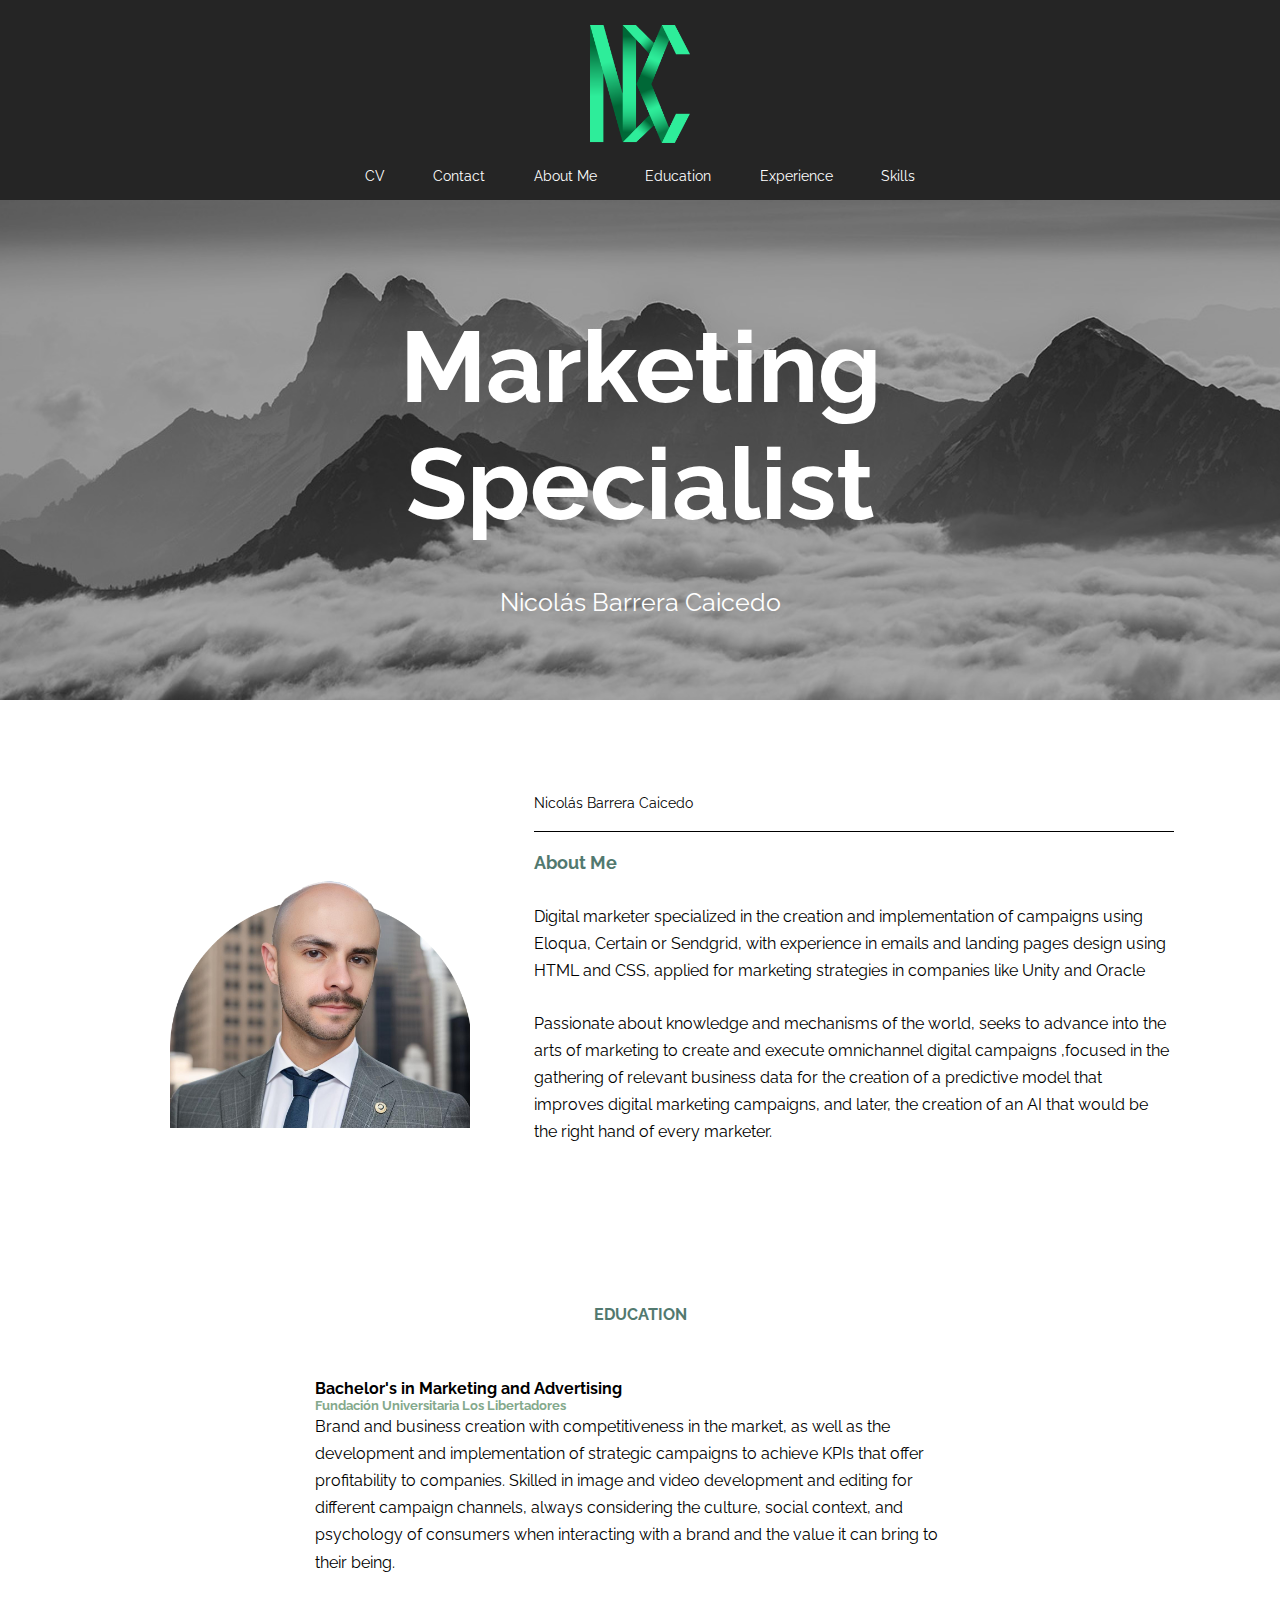
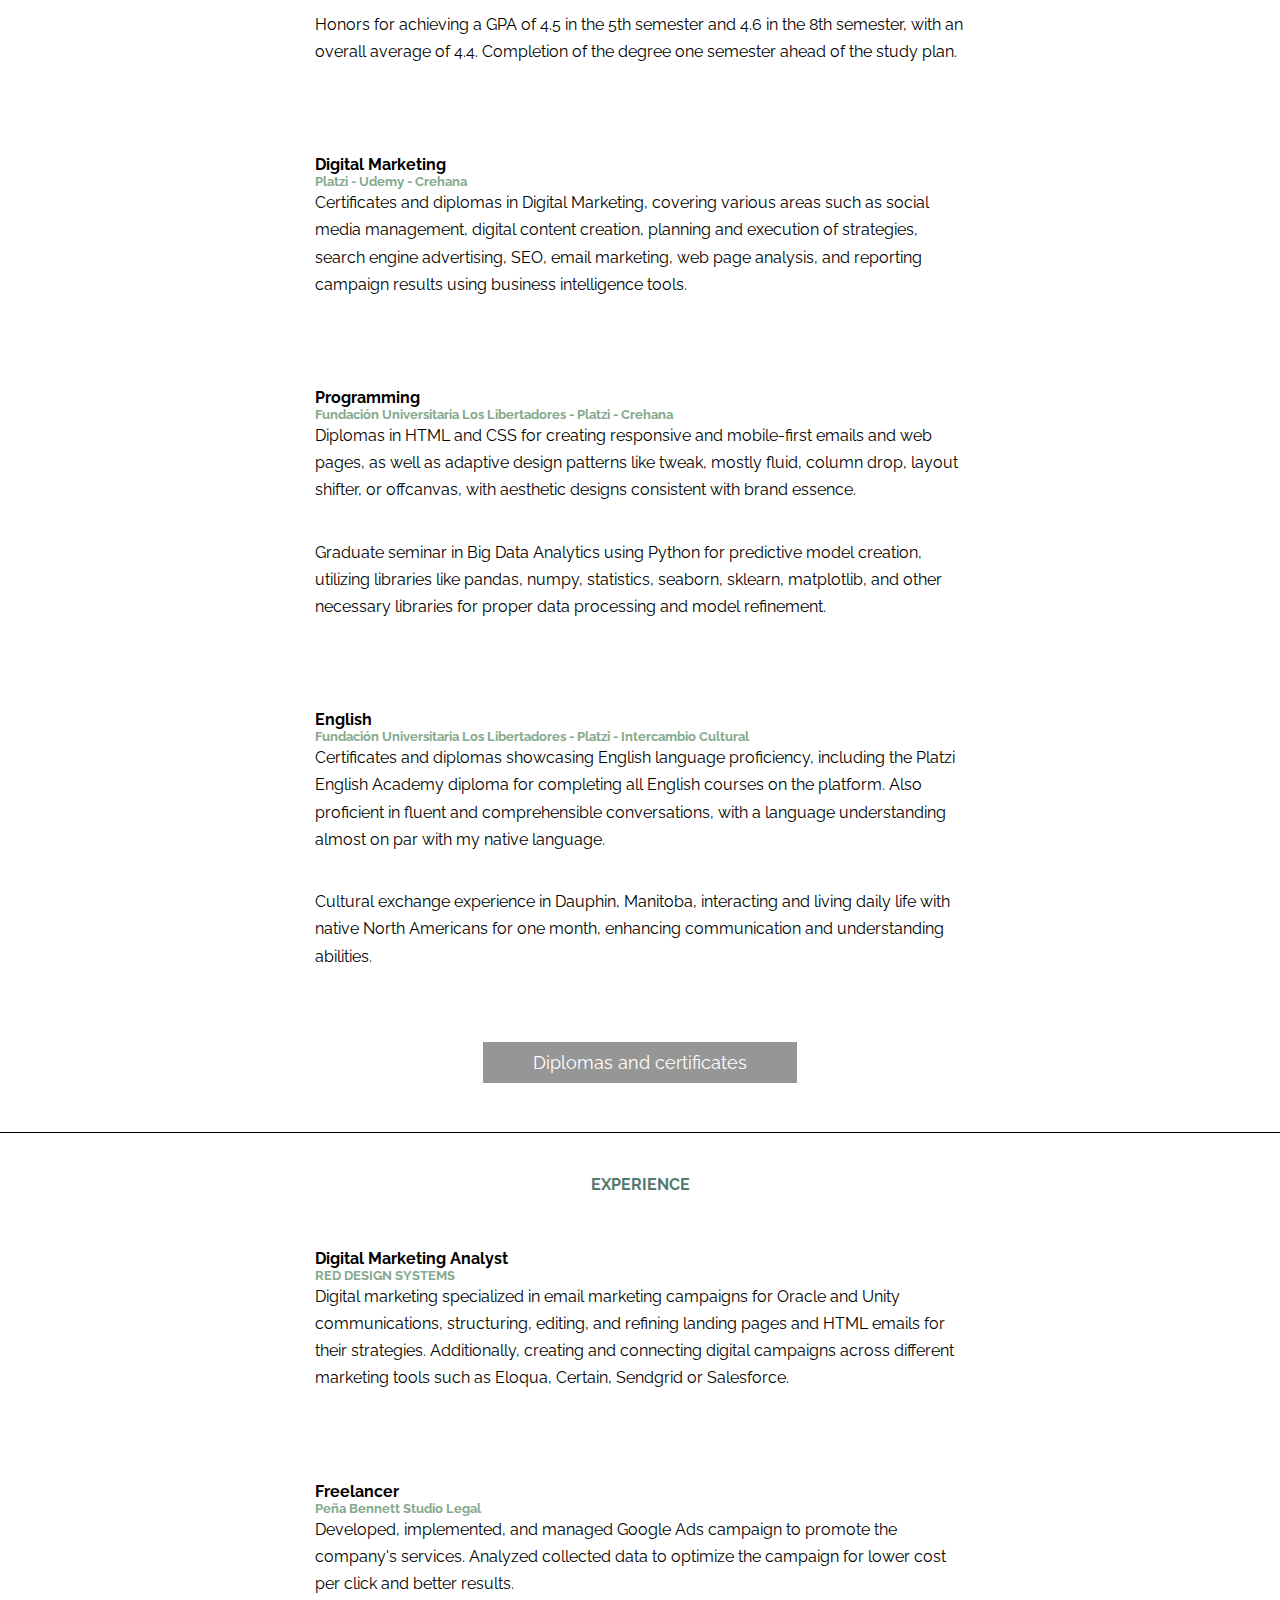
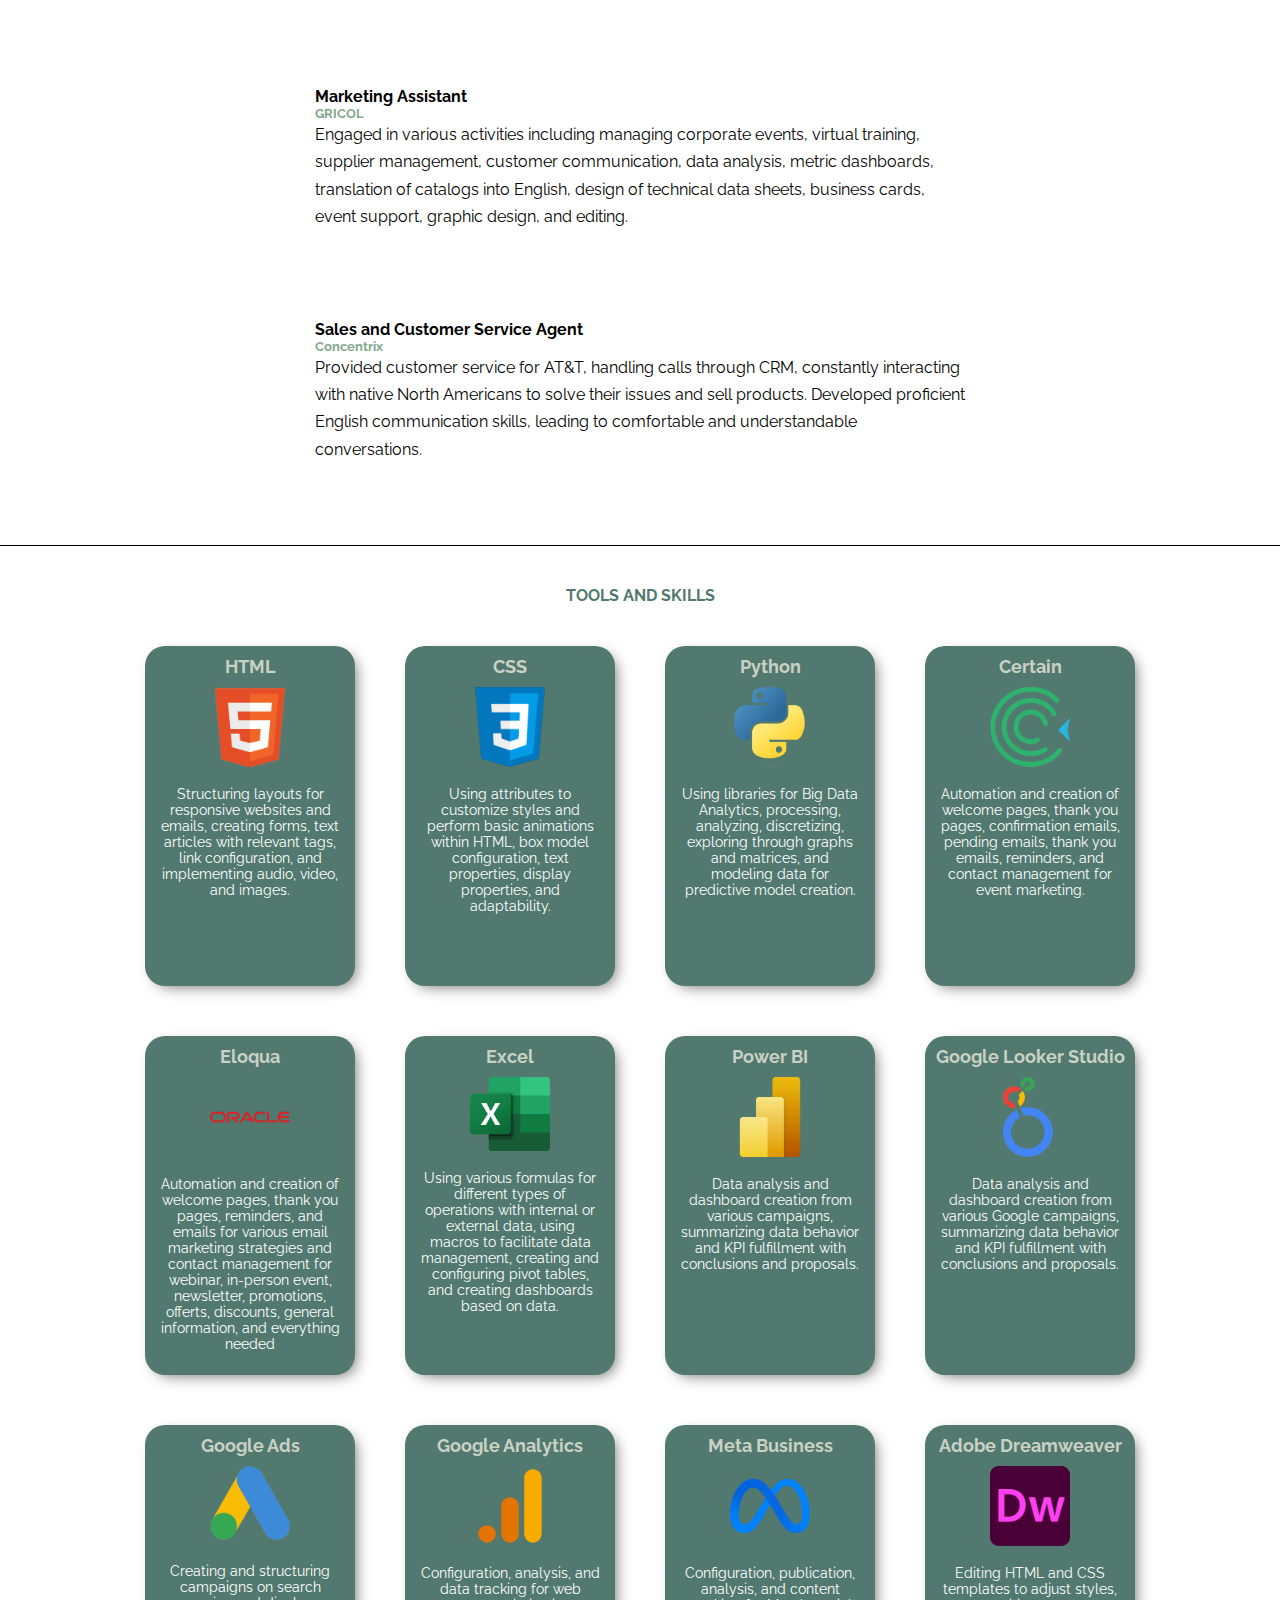
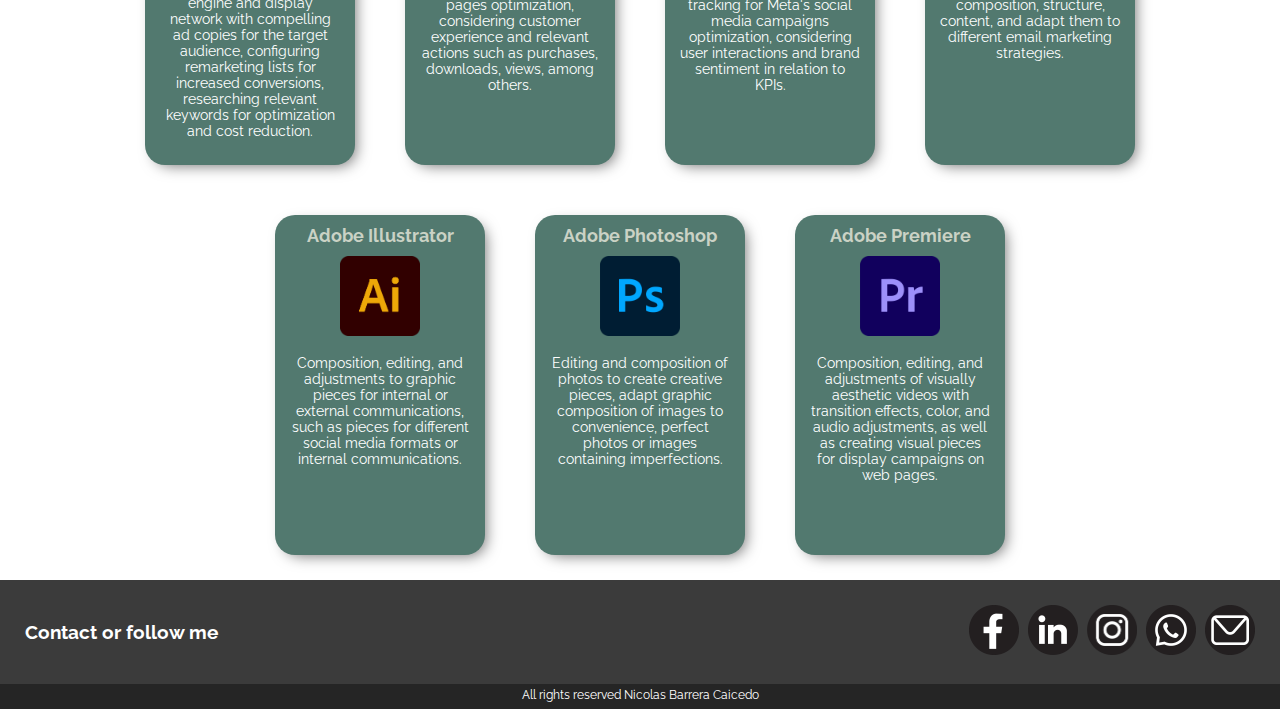
==== index.html @ 0a9cbc25 "Update index.html" ====
<!DOCTYPE html>
<html lang="en">
    <head>
        <meta charset="utf-8">
        <meta name="viewport" content="width=device-width, initial-scale=0.65, maximum-scale=1">
	    <!-- Meta OpenGraph -->
	    
	    <meta property="og:image" content="./imgs/fondoredes.jpg" />
<meta property="og:image:width" content="1200" />
<meta property="og:image:height" content="630" />
<meta property="og:image:alt" content="Nicolas Barrera Caicedo" />

	    <!-- HTML Meta Tags -->
<title>Nicolas Barrera Caicedo</title>
<meta name="description" content="Welcome to my landing page!">

<!-- Facebook Meta Tags -->
<meta property="og:url" content="https://nick9303.github.io/">
<meta property="og:type" content="website">
<meta property="og:title" content="Nicolas Barrera Caicedo">
<meta property="og:description" content="Welcome to my landing page!">
<meta property="og:image" content="./imgs/fondoredes.jpg">

<!-- Twitter Meta Tags -->
<meta name="twitter:card" content="summary_large_image">
<meta property="twitter:domain" content="nick9303.github.io">
<meta property="twitter:url" content="https://nick9303.github.io/">
<meta name="twitter:title" content="Nicolas Barrera Caicedo">
<meta name="twitter:description" content="Welcome to my landing page!">
<meta name="twitter:image" content="./imgs/fondoredes.jpg">

<!-- Meta Tags Generated via https://www.opengraph.xyz -->
	    <!-- Meta OpenGraph End -->
        <title>Nicolas Barrera Caicedo</title>
        <link rel="preconnect" href="https://fonts.googleapis.com">
        <link rel="preconnect" href="https://fonts.gstatic.com" crossorigin>
        <link href="https://fonts.googleapis.com/css2?family=Raleway:wght@400;700&display=7swap" rel="stylesheet">
        <link rel="stylesheet" href="./CSS/estilos.css">
		<link rel="icon" href="./imgs/mini logo.png" type="image/png">
        <script type="text/javascript" src="js/prefixfree.min.js"></script>
    </head>
    <body>
        <!-- Encabezado -->
        <header>
            <div class="contenedor">
                <div class="logo">
                    <img src="./imgs/logo.png" alt="logo">
                </div>
                <nav style="text-align:center;" class="menu">
		<a href="./CV Marketing.pdf" target="_blank">CV</a>
                    <a href="#contacto">Contact</a>
                    <a href="#sobre-mi">About Me</a>
                    <a href="#educacion">Education</a>
                    <a href="#experiencia">Experience</a>
                    <a href="#habilidades">Skills</a>
                </nav>
            </div>
        </header>

        <!-- Banner principal -->
        <section class="banner">
            <div>
                <div style="text-align:center;" class="contenedor llamada-accion">
                    <h2>Marketing Specialist</h2>
                    <p>Nicolás Barrera Caicedo</p>

                    
                </div>
            </div>
        </section>
        
        <!-- Sobre Mi -->
        <section id="sobre-mi" class="sobre-mi">
            <div class="contenedor">
               <div class="foto-mia">
                    <img src="./imgs/foto-mia.png" alt="Nicolas Barrera">
               </div>
		    <div style="height: 100px;"></div>
               <div class="conoceme">
                    <p>Nicolás Barrera Caicedo</p>
		       
                    <h3>About Me</h3>
		       
                     <p>Digital marketer specialized in the creation and implementation of campaigns using Eloqua, Certain or Sendgrid, with experience in emails and landing pages design using HTML and CSS, applied for marketing strategies in companies like Unity and Oracle</p>
		       
		     <p>Passionate about knowledge and mechanisms of the world, seeks to advance into the arts of marketing
			     to create and execute omnichannel digital campaigns ,focused in the gathering of 
			     relevant business data for the creation of a predictive model that improves digital 
			     marketing campaigns, and later, the creation of an AI that would be the right hand of every 
			     marketer.</p>
            
               </div>    
            </div>
        </section>

        <!-- Educación -->
        <section id="educacion">
            <div class="educacion">
				<div class="contenedor">
					<h3>Education</h3>
				</div>
                <div class="contenedor">
                    <div class="columna">
						<h4>Bachelor's in Marketing and Advertising</h4>
			    
					    <h5>Fundación Universitaria Los Libertadores</h5>
			    
                        <p>Brand and business creation with competitiveness in the market, as well as the development and implementation of strategic campaigns to achieve KPIs that offer profitability to companies. Skilled in image and video development and editing for different campaign channels, always considering the culture, social context, and psychology of consumers when interacting with a brand and the value it can bring to their being.</p>
			    
                        <p>Honors for achieving a GPA of 4.5 in the 5th semester and 4.6 in the 8th semester, with an overall average of 4.4. Completion of the degree one semester ahead of the study plan.</p>
                    </div>
                    <div class="columna">
                        <h4>Digital Marketing</h4>
						<h5>Platzi - Udemy - Crehana</h5>
                        <p>Certificates and diplomas in Digital Marketing, covering various areas such as social media management, digital content creation, planning and execution of strategies, search engine advertising, SEO, email marketing, web page analysis, and reporting campaign results using business intelligence tools.</p>
                    </div>
				    <div class="columna">
                        <h4>Programming</h4>
						<h5>Fundación Universitaria Los Libertadores - Platzi - Crehana</h5>
                        <p>Diplomas in HTML and CSS for creating responsive and mobile-first emails and web pages, as well as adaptive design patterns like tweak, mostly fluid, column drop, layout shifter, or offcanvas, with aesthetic designs consistent with brand essence.</p>
                        <p>Graduate seminar in Big Data Analytics using Python for predictive model creation, utilizing libraries like pandas, numpy, statistics, seaborn, sklearn, matplotlib, and other necessary libraries for proper data processing and model refinement.</p>
                    </div>
                    <div class="columna">
                        <h4>English</h4>
						<h5>Fundación Universitaria Los Libertadores - Platzi - Intercambio Cultural</h5>
                        <p>Certificates and diplomas showcasing English language proficiency, including the Platzi English Academy diploma for completing all English courses on the platform. Also proficient in fluent and comprehensible conversations, with a language understanding almost on par with my native language.</p>
                        <p>Cultural exchange experience in Dauphin, Manitoba, interacting and living daily life with native North Americans for one month, enhancing communication and understanding abilities.</p>
                    </div>
                </div>   
            </div>
            <div class="footer-educacion">
                <a href="https://l.linklyhq.com/l/1sxsu" target="_blank">Diplomas and certificates</a>
            </div>
          </section>

        <!-- Experiencia -->
        <section id="experiencia">
            <div class="experiencia">
				<div class="contenedor">
					<h3>Experience</h3>
				</div>
                <div class="contenedor">
                    <div class="columna">
					    <h4>Digital Marketing Analyst</h4>
					    <h5>RED DESIGN SYSTEMS</h5>
                        <p>Digital marketing specialized in email marketing campaigns for Oracle and Unity communications, structuring, editing, and refining landing pages and HTML emails for their strategies. Additionally, creating and connecting digital campaigns across different marketing tools such as Eloqua, Certain, Sendgrid or Salesforce.</p>
                    </div>
                    <div class="columna">
                        <h4>Freelancer</h4>
						<h5>Peña Bennett Studio Legal</h5>
                        <p>Developed, implemented, and managed Google Ads campaign to promote the company's services. Analyzed collected data to optimize the campaign for lower cost per click and better results.</p>
                    </div>
				    <div class="columna">
                        <h4>Marketing Assistant</h4>
						<h5>GRICOL</h5>
                        <p>Engaged in various activities including managing corporate events, virtual training, supplier management, customer communication, data analysis, metric dashboards, translation of catalogs into English, design of technical data sheets, business cards, event support, graphic design, and editing.</p>
                    </div>
                    <div class="columna">
                        <h4>Sales and Customer Service Agent</h4>
						<h5>Concentrix</h5>
                        <p>Provided customer service for AT&T, handling calls through CRM, constantly interacting with native North Americans to solve their issues and sell products. Developed proficient English communication skills, leading to comfortable and understandable conversations.</p>
                    </div>
                </div>   
            </div>
          </section>

        <!-- Habilidades y herramientas -->
        <section id="habilidades">
            <div class="top-habilidades">
                <h3>TOOLS AND SKILLS</h3>
            </div>
            <div class="center-habilidades">
                <div class="contenedor">
                    <div class="widget">
                        <h4>HTML</h4>
                        <img src="./imgs/HTML.png" alt="HTML">
						<p>Structuring layouts for responsive websites and emails, creating forms, text articles with relevant tags, link configuration, and implementing audio, video, and images.</p>
                    </div>
                    <div class="widget">
                        <h4>CSS</h4>
                        <img src="./imgs/CSS.png" alt="CSS">
                        <p>Using attributes to customize styles and perform basic animations within HTML, box model configuration, text properties, display properties, and adaptability.</p>
                    </div>
                    <div class="widget">
                        <h4>Python</h4>
                        <img src="./imgs/Python-logo.png" alt="Python">
                        <p>Using libraries for Big Data Analytics, processing, analyzing, discretizing, exploring through graphs and matrices, and modeling data for predictive model creation.</p>
                    </div>
                    <div class="widget">
                        <h4>Certain</h4>
                        <img src="./imgs/certain-logo.png" alt="Certain">
                        <p>Automation and creation of welcome pages, thank you pages, confirmation emails, pending emails, thank you emails, reminders, and contact management for event marketing.</p>
                    </div>
                    <div class="widget">
                        <h4>Eloqua</h4>
                        <img src="./imgs/oracle-eloqua.png" alt="Oracle Eloqua">
                        <p>Automation and creation of welcome pages, thank you pages, reminders, and emails for various email marketing strategies and contact management for webinar, in-person event, newsletter, promotions, offerts, discounts, general information, and everything needed</p>
                    </div>
                    <div class="widget">
                        <h4>Excel</h4>
                        <img src="./imgs/excel.png" alt="Excel">
                        <p>Using various formulas for different types of operations with internal or external data, using macros to facilitate data management, creating and configuring pivot tables, and creating dashboards based on data.</p>
                    </div>
                    <div class="widget">
                        <h4>Power BI</h4>
                        <img src="./imgs/power_BI.png" alt="Power BI">
                        <p>Data analysis and dashboard creation from various campaigns, summarizing data behavior and KPI fulfillment with conclusions and proposals.</p>
                    </div>
                    <div class="widget">
                        <h4>Google Looker Studio</h4>
                        <img src="./imgs/Looker.png" alt="Google Looker Studio">
                        <p>Data analysis and dashboard creation from various Google campaigns, summarizing data behavior and KPI fulfillment with conclusions and proposals.</p>
                    </div>
                    <div class="widget">
                        <h4>Google Ads</h4>
                        <img src="./imgs/googleads.png" alt="Google Ads">
                        <p>Creating and structuring campaigns on search engine and display network with compelling ad copies for the target audience, configuring remarketing lists for increased conversions, researching relevant keywords for optimization and cost reduction.</p>
                    </div>
                    <div class="widget">
                        <h4>Google Analytics</h4>
                        <img src="./imgs/analytics.svg" alt="Google Analytics">
                        <p>Configuration, analysis, and data tracking for web pages optimization, considering customer experience and relevant actions such as purchases, downloads, views, among others.</p>
                    </div>
                    <div class="widget">
                        <h4>Meta Business</h4>
                        <img src="./imgs/meta.png" alt="Meta">
                        <p>Configuration, publication, analysis, and content tracking for Meta's social media campaigns optimization, considering user interactions and brand sentiment in relation to KPIs.</p>
                    </div>
					<div class="widget">
                        <h4>Adobe Dreamweaver</h4>
						<img src="./imgs/dreamweaver.png" alt="Dreamweaver">
                        <p>Editing HTML and CSS templates to adjust styles, composition, structure, content, and adapt them to different email marketing strategies.</p>
                    </div>
					<div class="widget">
                        <h4>Adobe Illustrator</h4>
                        <img src="./imgs/illustrator.png" alt="Illustrator">
                        <p>Composition, editing, and adjustments to graphic pieces for internal or external communications, such as pieces for different social media formats or internal communications.</p>
                    </div>
					<div class="widget">
                        <h4>Adobe Photoshop</h4>
                        <img src="./imgs/photoshop.png" alt="Photoshop">
                        <p>Editing and composition of photos to create creative pieces, adapt graphic composition of images to convenience, perfect photos or images containing imperfections.</p>
                    </div>
					<div class="widget">
                        <h4>Adobe Premiere</h4>
                        <img src="./imgs/premiere.png" alt="Premiere">
                        <p>Composition, editing, and adjustments of visually aesthetic videos with transition effects, color, and audio adjustments, as well as creating visual pieces for display campaigns on web pages.</p>
                    </div>
                </div>   
            </div>
        </section>

        <!--Footer y redes sociales-->
        <footer id="contacto">
            <div class="footer">
                <div class="contenedor">
                    <div class="footer-text">
                        <h3>Contact or follow me</h3>
                    </div>
                    <div class="redes-sociales">
                        <a href="https://www.facebook.com/nbarreracaicedo/" target="_blank">
                            <img src="./imgs/facebook.png" alt="facebook">
                        </a>
                        <a href="https://www.linkedin.com/in/nicobarrera/" target="_blank">
                            <img src="./imgs/linkedin.png" alt="linkedin">
                        </a>
                        <a href="https://www.instagram.com/nbarreracaice/" target="_blank">
                            <img src="./imgs/instagram.png" alt="instagram">
                        </a>
                        <a href="tel:+15149807419" target="_blank">
                            <img src="./imgs/whatsapp.png" alt="instagram">
                        </a>
                        <a href="mailto:nicolasbarreracaicedo@hotmail.com" target="_blank">
                            <img src="./imgs/correo.png" alt="correo">
                        </a>
                    </div>    
                </div>
            </div>
            <div class="bottom-habilidades">
                <p>All rights reserved Nicolas Barrera Caicedo</p>
            </div>
        </footer>
    </body>
</html>
---- CSS/estilos.css ----
*{
    box-sizing: border-box;
    margin: 0;
    padding: 0;
}

body{
    font-family:'Raleway';
}

.contenedor{
    width: 100%;
    max-width: 1500px;
    margin: auto;
}


/*Header*/

header{
    width: 100%;
    height: 200px;
    background-color: rgb(37, 37, 37);
}

.logo{
    padding: 25px 0;
}

.logo img{
    width: 100px;
    display: block;
    margin: auto;
}

.menu{
    display: flex;
    flex-direction: row;
    flex-wrap: wrap;

    justify-content: space-between;
    max-width: 550px;
    margin: auto;
}

.menu a{
    text-decoration: none;
    color: white;
    
    font-size: 14px;
}

.menu a:hover{
    color: aquamarine;
}
/*Fin de Header*/

/*Banner Principal*/

.banner{
    width: 100%;
    height: 500px;
    background-image: url(../imgs/fondo_banner.jpg);
    background-position: center;
    background-size: cover;
}

.banner > div{
    width: 100%;
    height: 100%;
    background-color: rgb(59, 59, 59, 0.4);
}

.llamada-accion{
    text-align: center;
    display: flex;
    flex-flow: column wrap;
    justify-content: center;
    align-items: center;

    height: 100%;
}

.llamada-accion p{
    font-size: 25px;
    color: white;
    margin-bottom: 20px;
}

.llamada-accion h2{
    font-size: 100px;
    color: white;
    width: 100%;
    padding: 45px 0;
    max-width: 650px;
}


/*Fin de Banner Principal*/

/*Sobre mi*/
.sobre-mi{
    padding-bottom: 82px;
    background-color: white;
    padding-top: 80px;
}

.sobre-mi > .contenedor{
    display: flex;
    flex-direction: row;
    flex-wrap: wrap;
    justify-content: center;
    
}

.foto-mia{
    width: 100%;
    max-width: 300px;
    margin: auto 5%;
}

.foto-mia img{
    width: 100%;
}

.conoceme{
    text-align: left;
    padding: 15px 0px;
    max-width: 50%;
}

.conoceme p:nth-child(1){
    font-size: 14px;
    color: black;
    padding-bottom: 20px;
    border-bottom: 1px solid black;
}

.conoceme h3{
    padding-top: 20px;
    padding-bottom: 30px;
    color: rgb(82, 121, 111);
    font-size: 18px;
    text-align: left;
}

.conoceme p:nth-child(3){
    font-size: 16px;
    color: black;
    padding-bottom: 25px;
    line-height: 1.7em;
}

.conoceme p:nth-child(4){
    font-size: 16px;
    color: black;
    padding-bottom: 20px;
    line-height: 1.7em;
}

.conoceme a{
    font-size: 15px;
    color: black;
}

@media (max-width:1000px){
    .sobre-mi{
        padding-top: 80px;
    }
    .conoceme{
        text-align: center;
        font-size: 16px;
        max-width: 100%;
        margin: 50px;
    }
    .conoceme h3{
        text-align: center;
        font-size: 0.8em;
    }
    .conoceme p{
        text-align: center;
    }
    .conoceme p:nth-child(1){
        font-size: 0.8rem;
    }

    .conoceme p:nth-child(3){
        font-size: 0.8rem;
    }
    
    .conoceme p:nth-child(4){
        font-size: 0.8rem;
    }
}


/*Fin Sobre Mi*/

/*Seccion de Educación*/

.educacion{
    width: 100%;
    background-color: white;
    margin-top: 2px;
    margin-bottom: 2px;
    padding-bottom: 10px;
    color: black;
    }

.educacion .contenedor{
    display: flex;
    flex-direction: row;
    flex-wrap: wrap;
}


.educacion .columna{
    text-align: left;
    padding-top: 20px;
    padding-bottom: 35px;

    max-width: 100%;
    margin: auto;
}

.educacion h3{
    font-size: 16px;
    padding-top: 40px;
    padding-bottom: 35px;
    color: rgb(82, 121, 111);
    text-transform: uppercase;
}

.educacion p{
    font-size: 16px;
    padding-bottom: 35px;
    line-height: 1.7em;
    max-width: 650px;
    margin: 0 auto;
}

.footer-educacion{
    height: 25px;
    text-align: center;
    padding-bottom: 80px;
    border-bottom: 1px solid black;
}

.educacion h5{
    color: rgb(132, 169, 140);
}

.footer-educacion a{
    font-size: 18px;
    text-decoration: none;
    color: white;
    padding: 10px 50px;
    background-color: rgb(45, 45, 45, 0.5);
    margin-bottom: 25px;

    transition: all 0.3s ease-in-out;
}

.footer-educacion a:hover{
    background-color: rgba(0, 0, 0, 0.8);
    color: aquamarine;
}

@media (max-width:1500px){
    .educacion h3{
        margin: auto;
    }
}

@media (max-width:800px){
    .educacion .columna{
        margin: 2%;
    }
}


/*Fin Seccion de Educación*/

/*Experiencia*/

.experiencia{
    width: 100%;
    background-color: white;
    margin-top: 2px;
    margin-bottom: 2px;
    padding-bottom: 10px;
    color: black;
    }

.experiencia .contenedor{
    display: flex;
    flex-direction: row;
    flex-wrap: wrap;
}


.experiencia .columna{
    text-align: left;
    padding-top: 20px;
    padding-bottom: 35px;

    max-width: 100%;
    margin: auto;
    
}

.experiencia h3{
    font-size: 16px;
    padding-top: 40px;
    padding-bottom: 35px;
    color: rgb(82, 121, 111);
    text-transform: uppercase;
}

.experiencia p{
    font-size: 16px;
    padding-bottom: 35px;
    line-height: 1.7em;
    max-width: 650px;
    margin: 0 auto;
}

.experiencia h5{
    color: rgb(132, 169, 140);
}

@media (max-width:1500px){
    .experiencia h3{
        margin: auto;
    }
}

@media (max-width:800px){
    .experiencia .columna{
        margin: 2%;
    }
}

/*Fin Seccion de Experiencia*/

/*Habilidades y Herramientas*/

.top-habilidades{
    text-align: center;
    height: 50px;
    padding-top: 40px;
    padding-bottom: 35px;
    border-top: 1px solid black;
}

.top-habilidades h3{
    font-size: 16px;
    color: rgb(82, 121, 111);
}

.center-habilidades .contenedor{
    display: flex;
    flex-direction: row;
    flex-wrap: wrap;
	justify-content: center;
}
 
.center-habilidades .widget{
    text-align: center;
	margin: 25px;
    background-color: rgb(82, 121, 111);
	border-radius: 20px 20px 20px 20px;
	padding: 10px 10px 10px 10px;
    -webkit-box-shadow: 5px 5px 15px -5px rgba(0,0,0,0.6);
    -moz-box-shadow: 5px 5px 15px -5px rgba(0,0,0,0.6);
    box-shadow: 5px 5px 15px -5px rgba(0,0,0,0.6);

    
	width: 210px;
    
    height: 339.7898640296663px;
}

.center-habilidades .widget img{
    max-width: 100px;
    max-height: 100px;
    padding: 10px;
    margin: auto;
    justify-content: center;
}

.center-habilidades .widget h4{
    font-size: 18px;
    color: rgb(202, 210, 197);
}

.center-habilidades .widget p{
    font-size: 14px;
    color: white;
    margin: 5px;
}

.center-habilidades .widget:hover{
    -webkit-box-shadow: 11px 11px 11px 11px rgba(0,0,0,0.75);
    -moz-box-shadow: 11px 11px 11px 11px rgba(0,0,0,0.75);
    box-shadow: 15px 15px 20px -5px rgba(0,0,0,0.75);
    background-color: rgb(53, 79, 82);
}


/*Final de Habilidades y Herramientas*/

.footer{
	background: rgb(59, 59, 59);
}

.footer .contenedor{
    display: flex;
    justify-content: space-between;
    align-items: center;
	
}

.footer .footer-text h3{
    text-align: left;
    color: white;
    padding: 25px;
}

.footer .redes-sociales{
    padding: 25px 25px 25px 25px;
	justify-content: flex-end;
}

.redes-sociales a{
	padding-left: 5px;
	width: 200px;
	height: 200px;
    text-decoration: none;
}


.redes-sociales img{
    width: 50px;
    margin: auto;
}

.bottom-habilidades{
    background-color: rgb(37, 37, 37);
    height: 25px;
	padding-top: 4px;
    text-align: center;
}

.bottom-habilidades p{
    margin: auto;
    color: white;
    font-size: 12px;
}

@media (max-width:800px){
    .footer .contenedor{
        flex-direction: row;
        flex-wrap: wrap;
        justify-content:center;

    }
    .redes-sociales img{
        width: 75px;
        margin: auto;
        justify-content: center;
    }
    .footer .footer-text h3{
        text-align: center;
        font-size: 22px;
        padding: 25px 0px;
    }
    
}
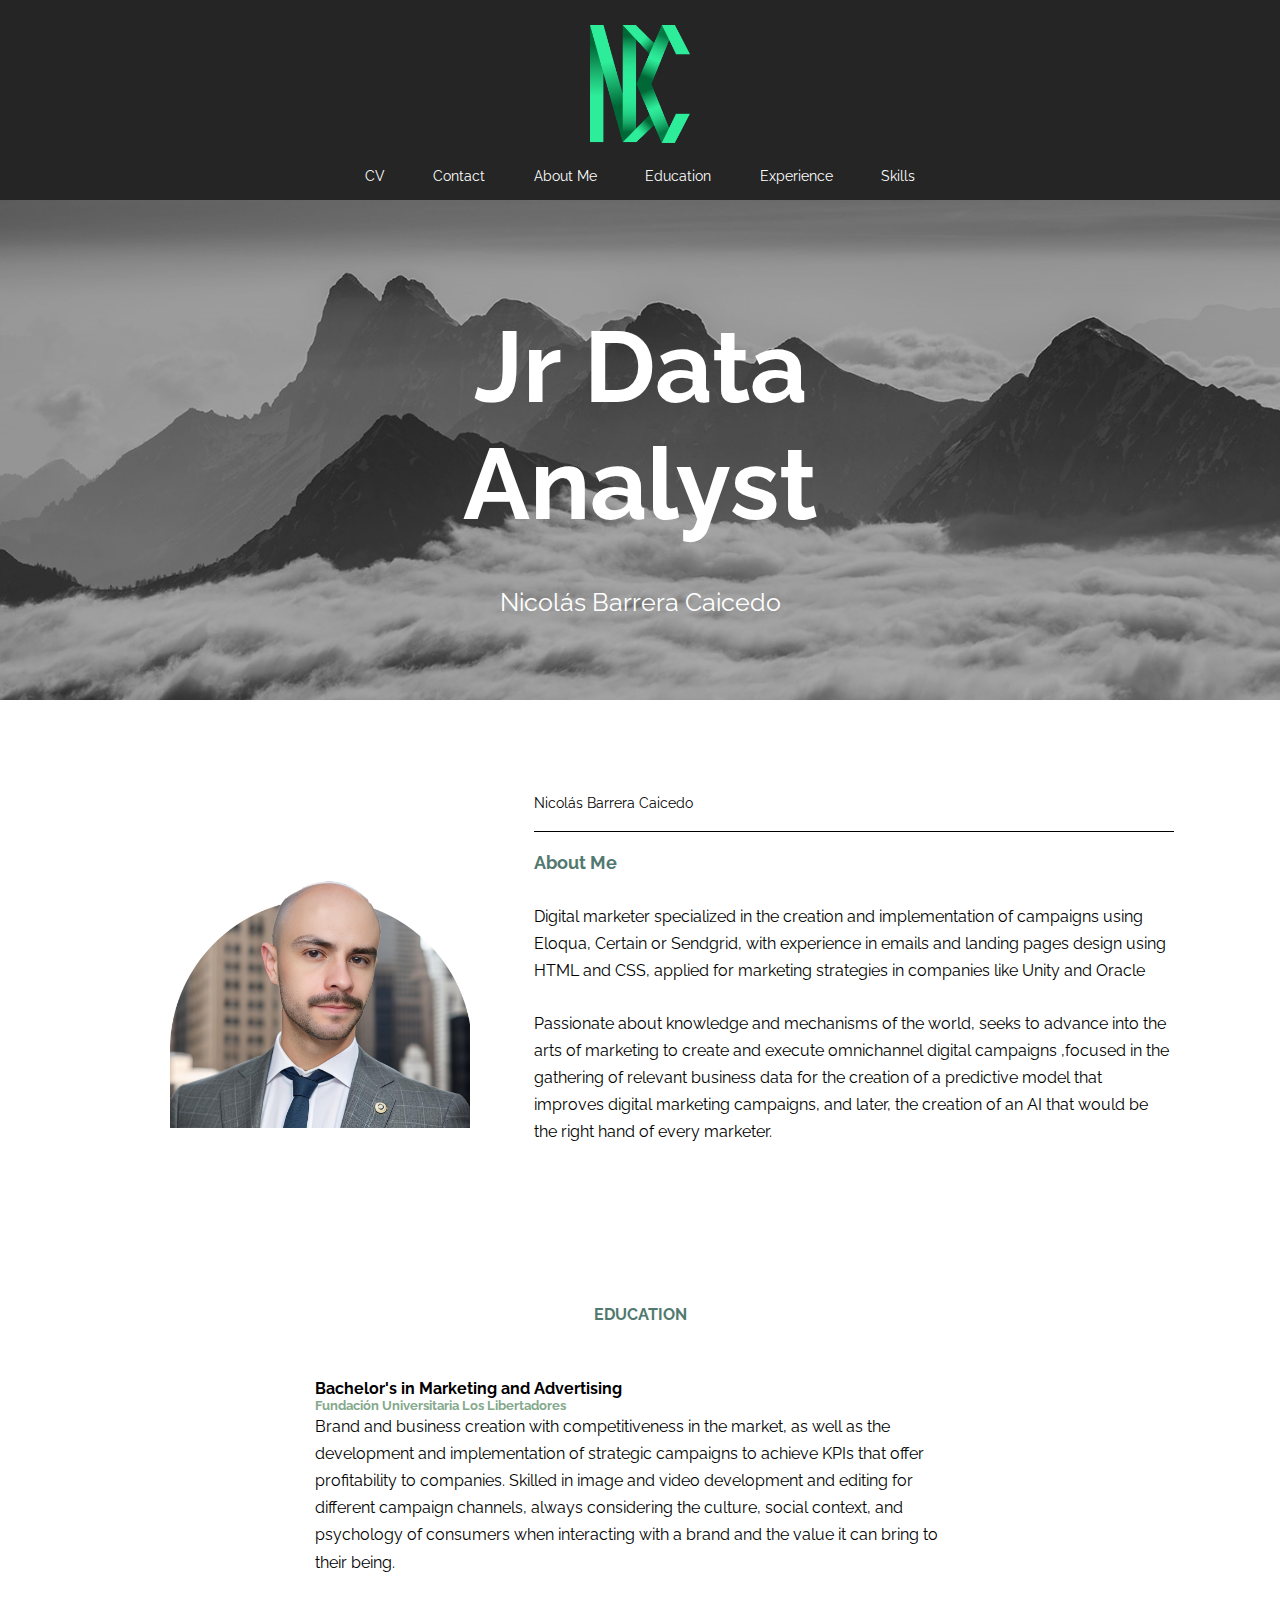
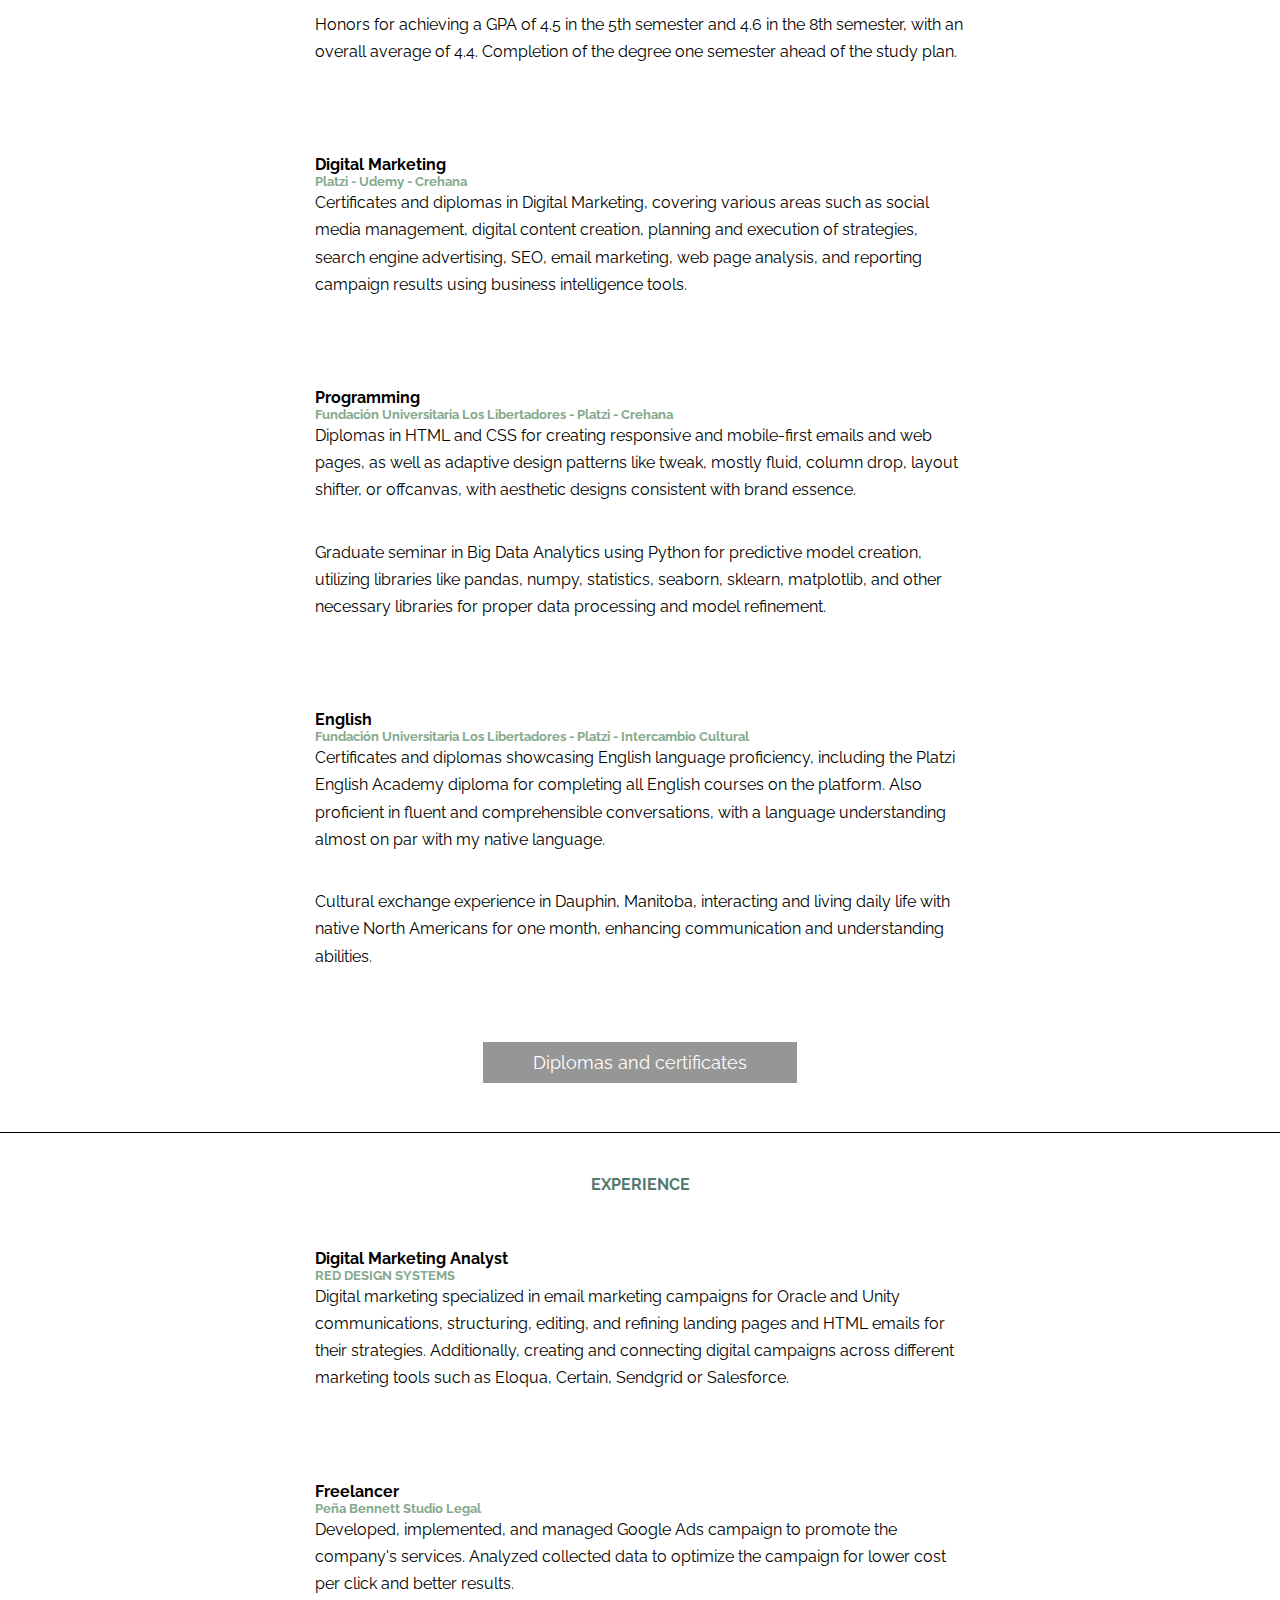
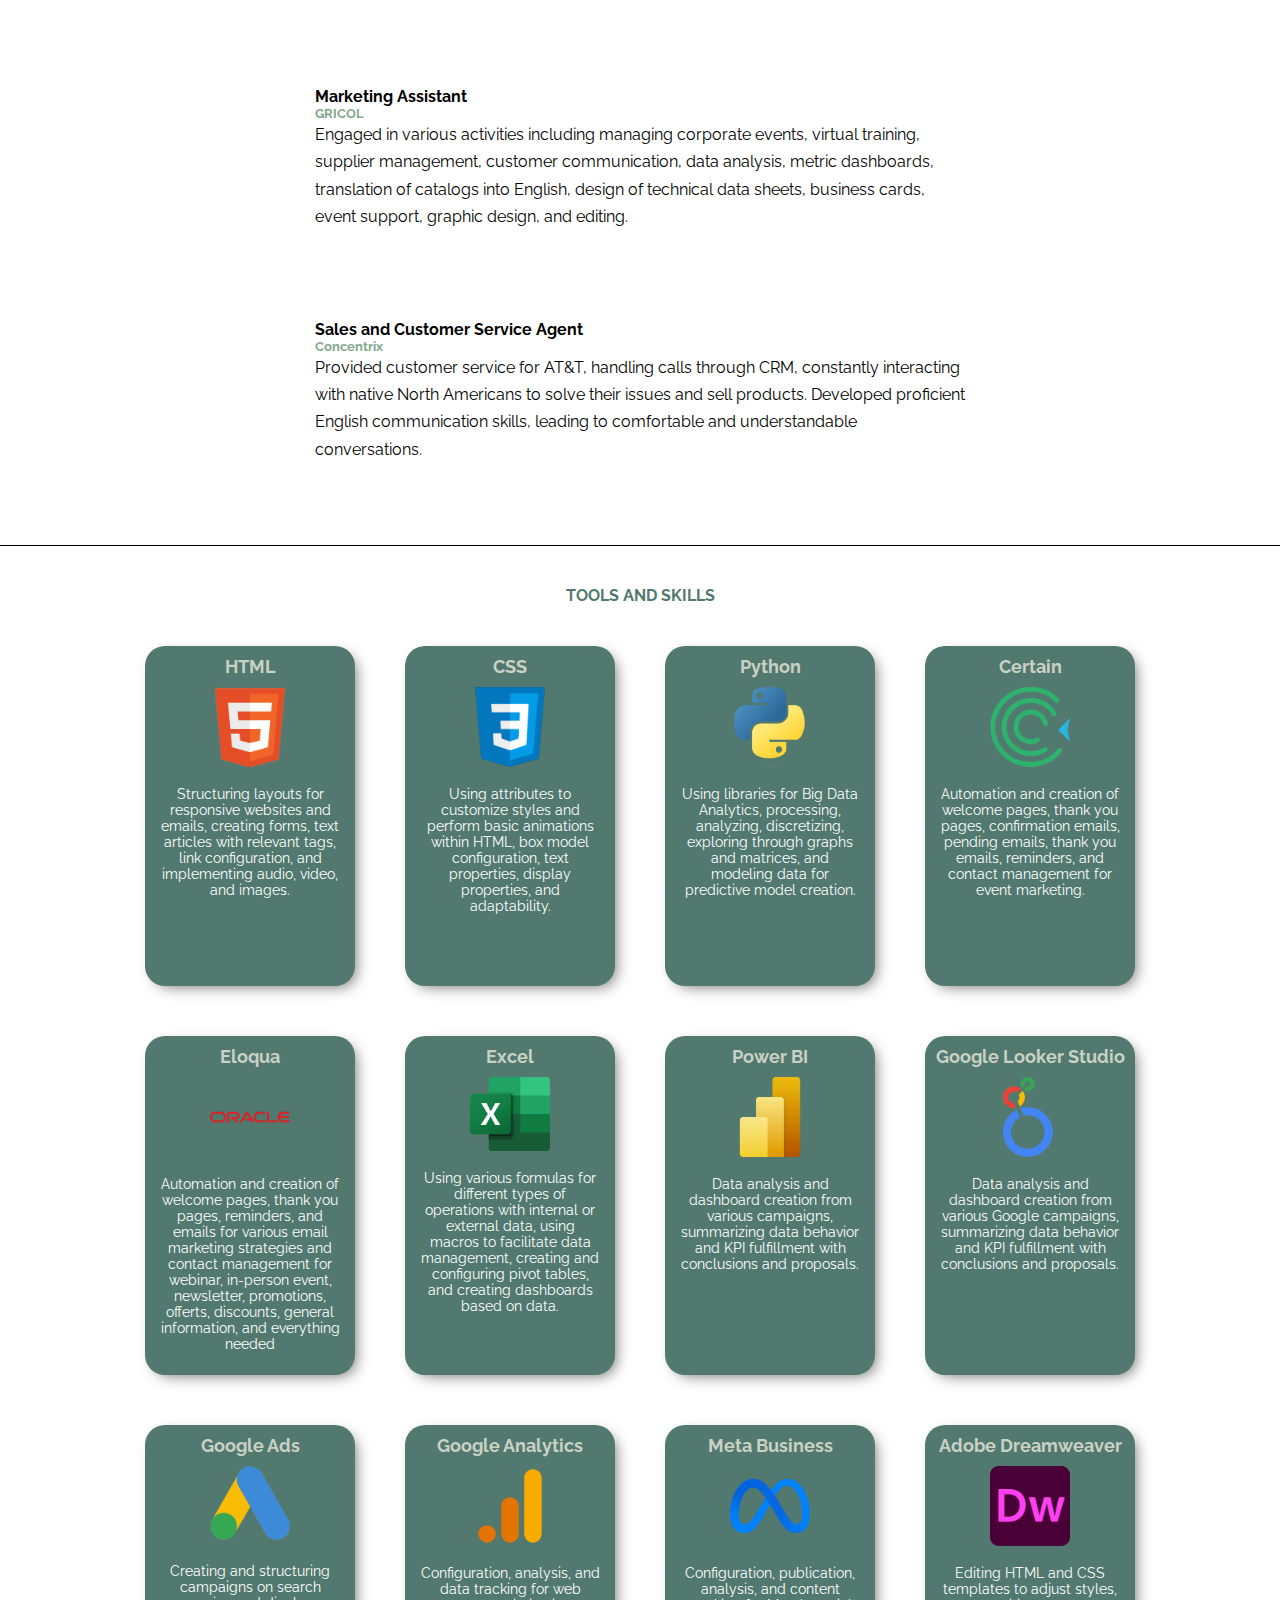
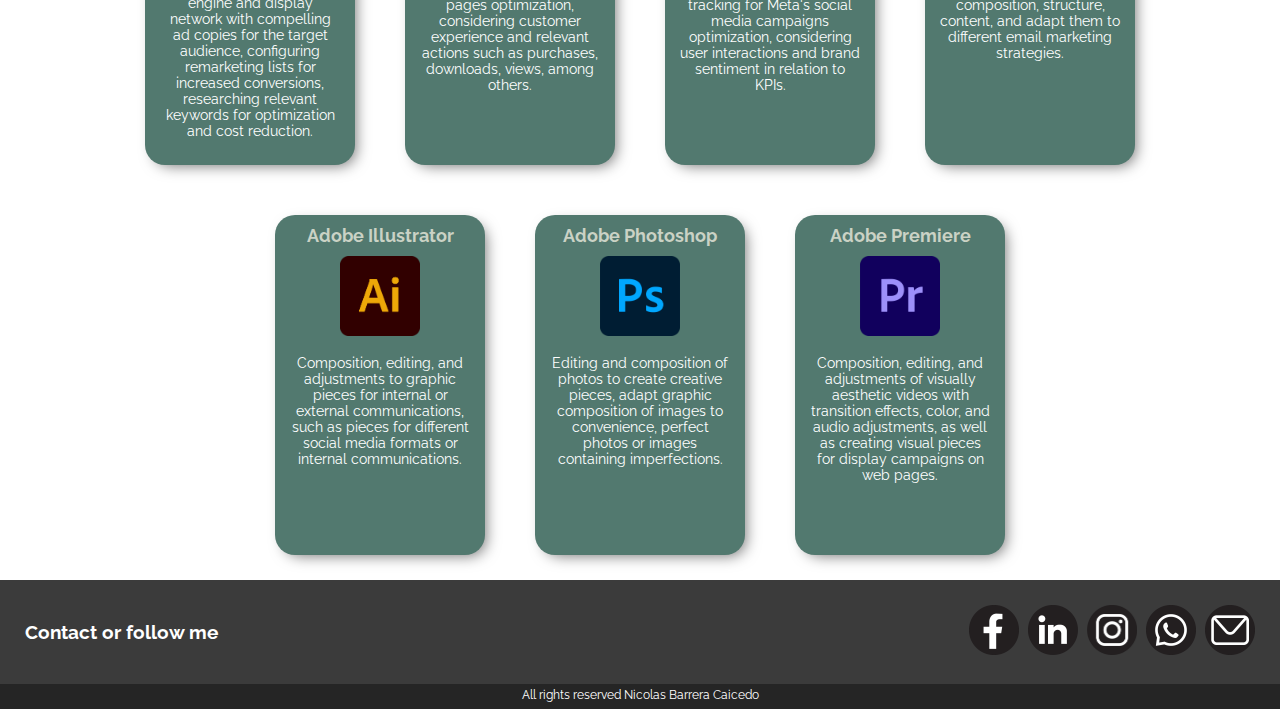
==== commit 51f6b2bd: "Update index.html" ====
--- a/index.html
+++ b/index.html
@@ -47,7 +47,7 @@
                     <img src="./imgs/logo.png" alt="logo">
                 </div>
                 <nav style="text-align:center;" class="menu">
-		<a href="./CV Marketing.pdf" target="_blank">CV</a>
+		<a href="./CV.pdf" target="_blank">CV</a>
                     <a href="#contacto">Contact</a>
                     <a href="#sobre-mi">About Me</a>
                     <a href="#educacion">Education</a>
@@ -61,7 +61,7 @@
         <section class="banner">
             <div>
                 <div style="text-align:center;" class="contenedor llamada-accion">
-                    <h2>Marketing Specialist</h2>
+                    <h2>Jr Data Analyst</h2>
                     <p>Nicolás Barrera Caicedo</p>
 
                     
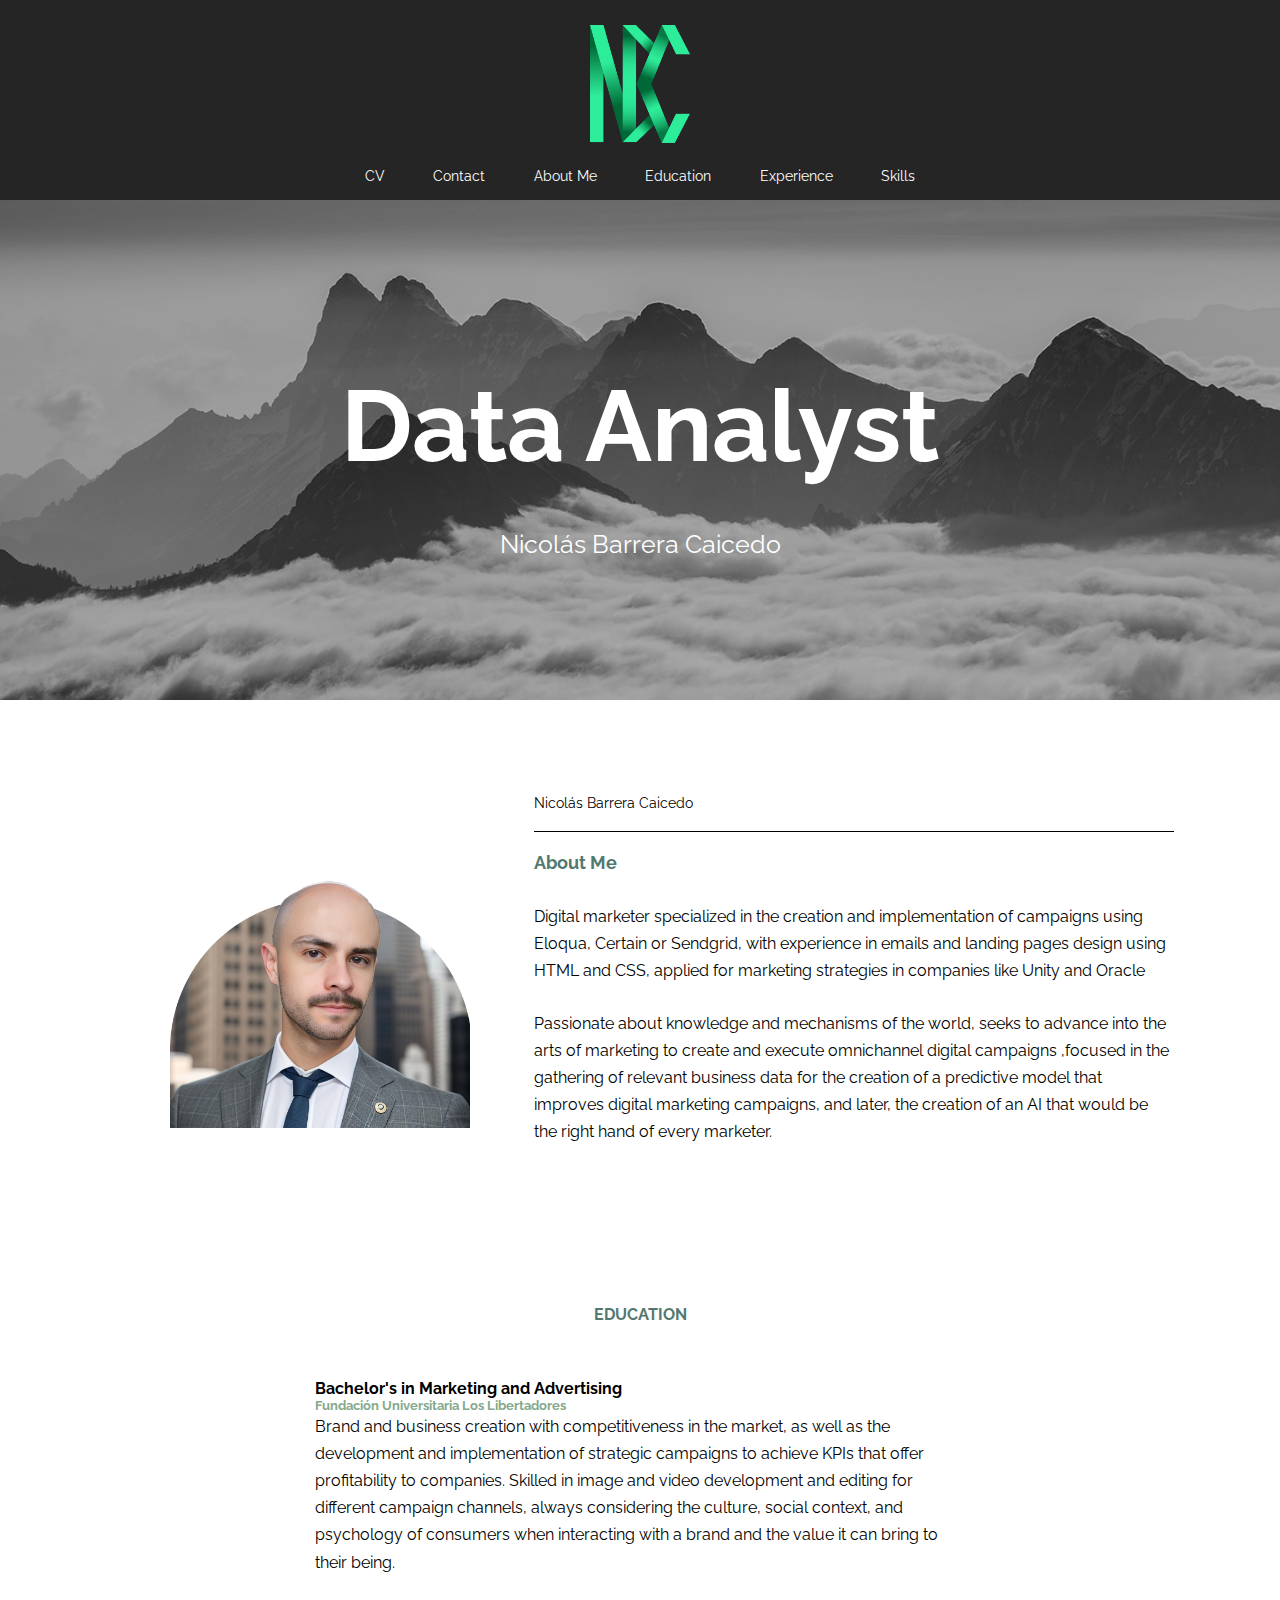
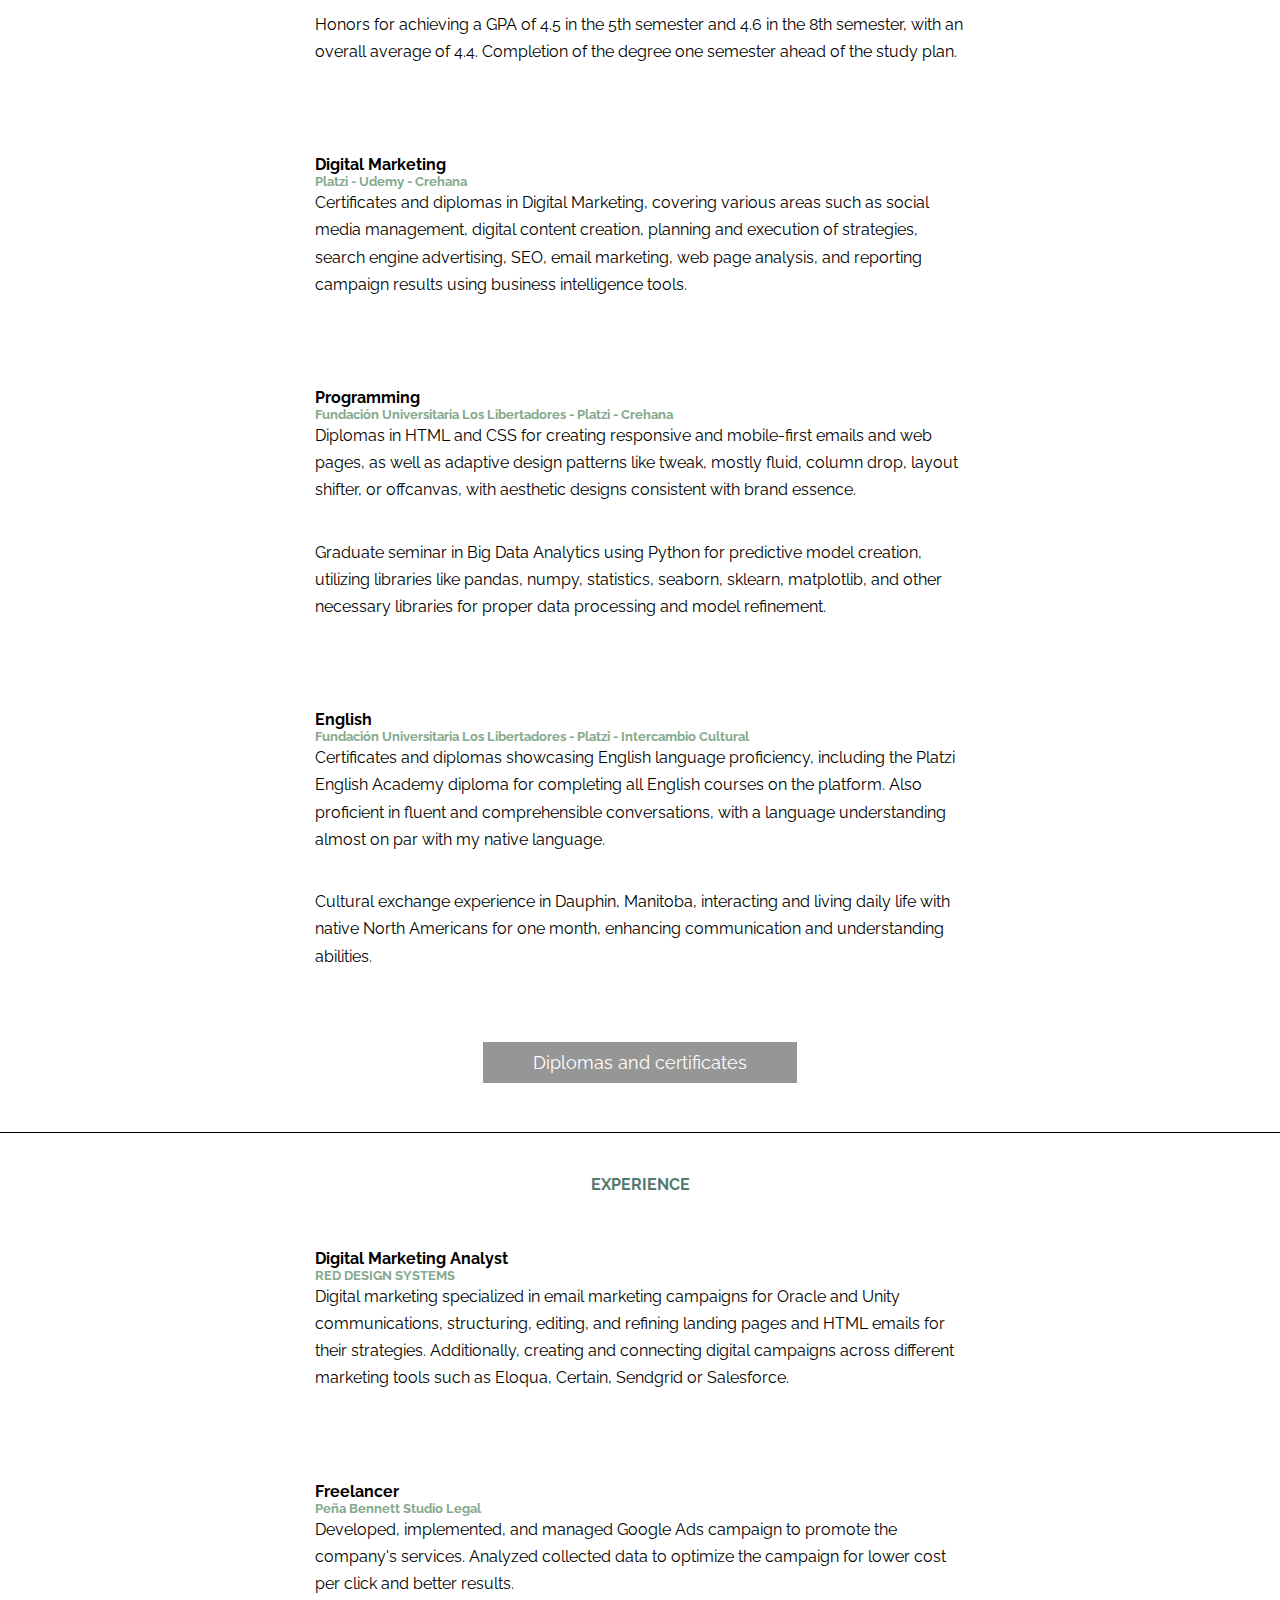
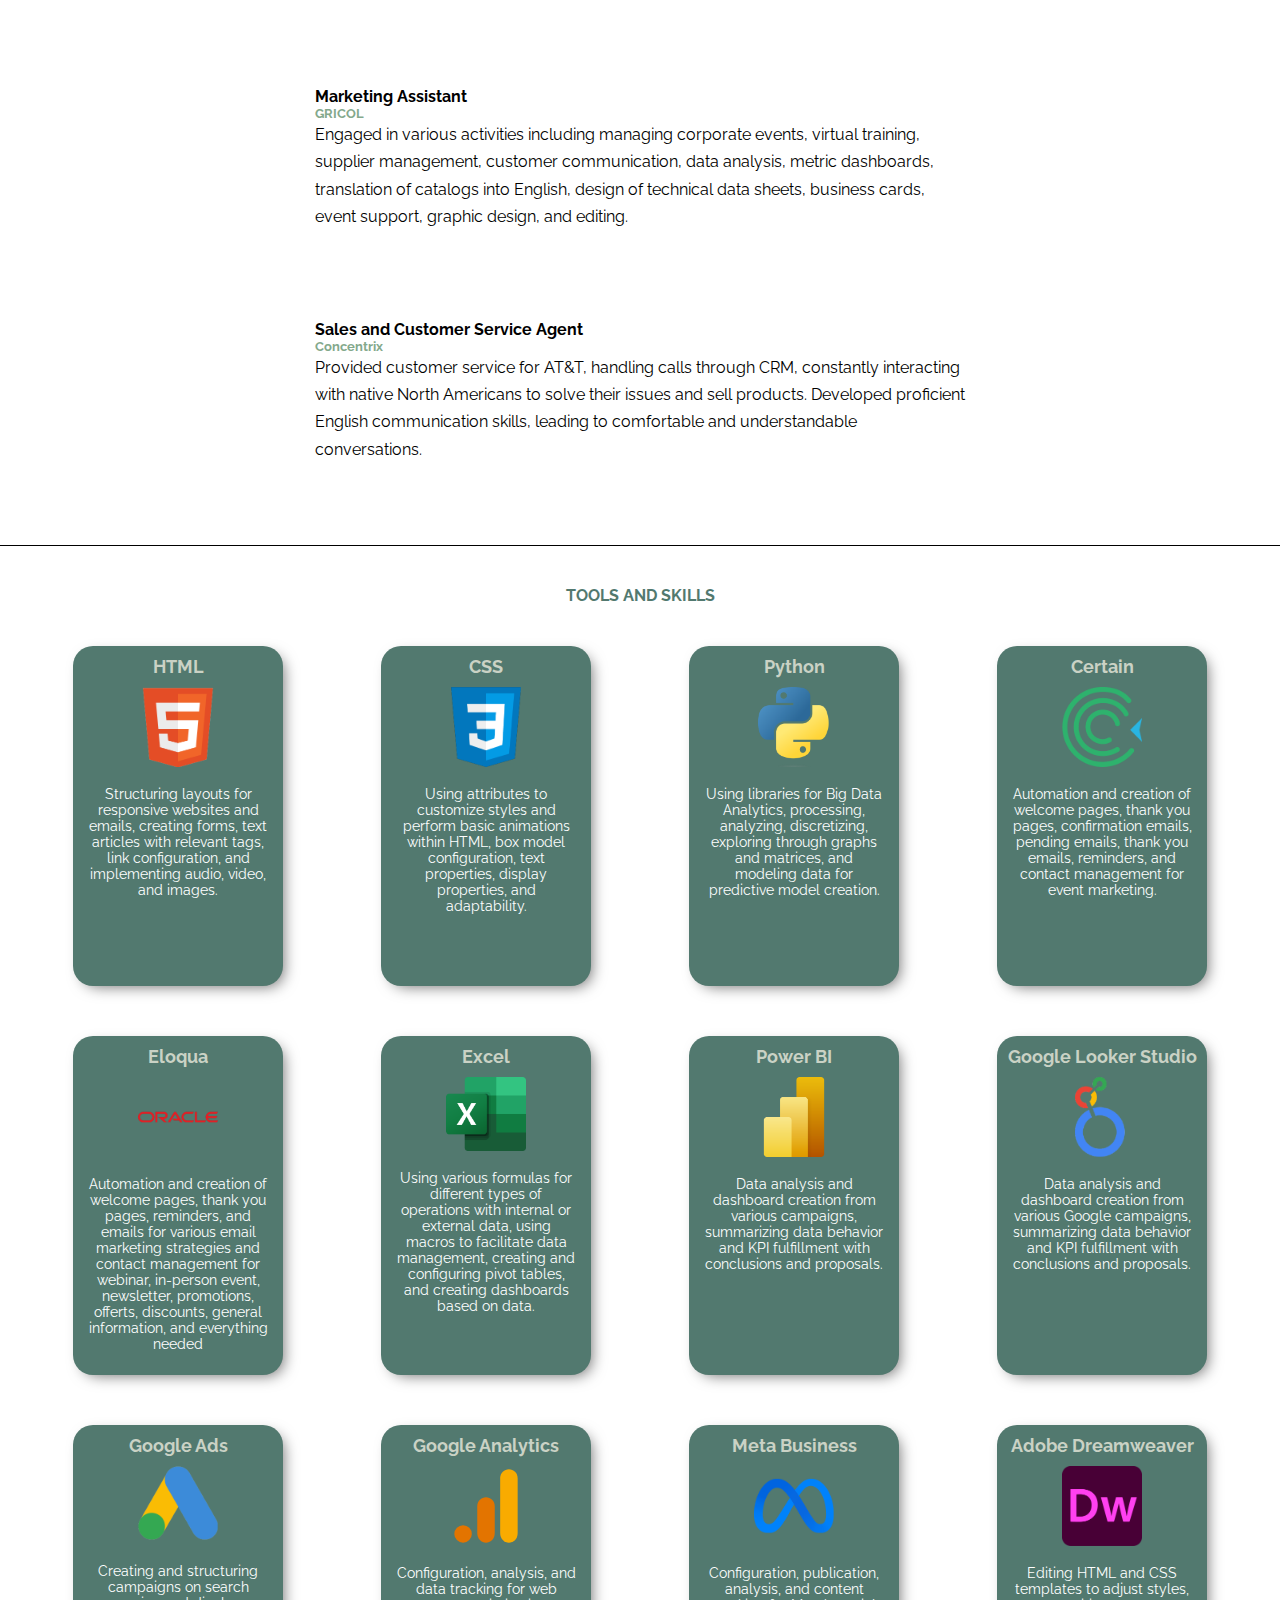
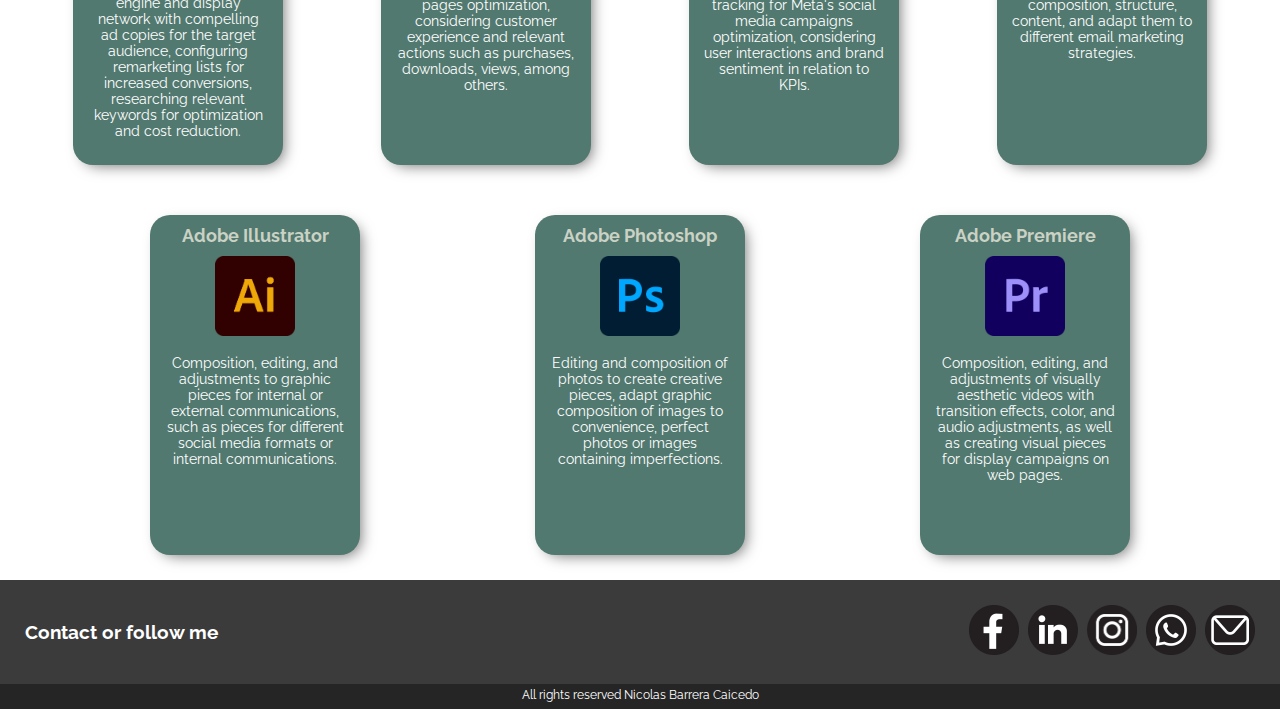
==== commit 93813d6e: "Update index.html" ====
--- a/index.html
+++ b/index.html
@@ -61,7 +61,7 @@
         <section class="banner">
             <div>
                 <div style="text-align:center;" class="contenedor llamada-accion">
-                    <h2>Jr Data Analyst</h2>
+                    <h2>Data Analyst</h2>
                     <p>Nicolás Barrera Caicedo</p>
 
                     
--- a/CSS/estilos.css
+++ b/CSS/estilos.css
@@ -362,7 +362,7 @@
     display: flex;
     flex-direction: row;
     flex-wrap: wrap;
-	justify-content: center;
+	justify-content: space-evenly;
 }
  
 .center-habilidades .widget{
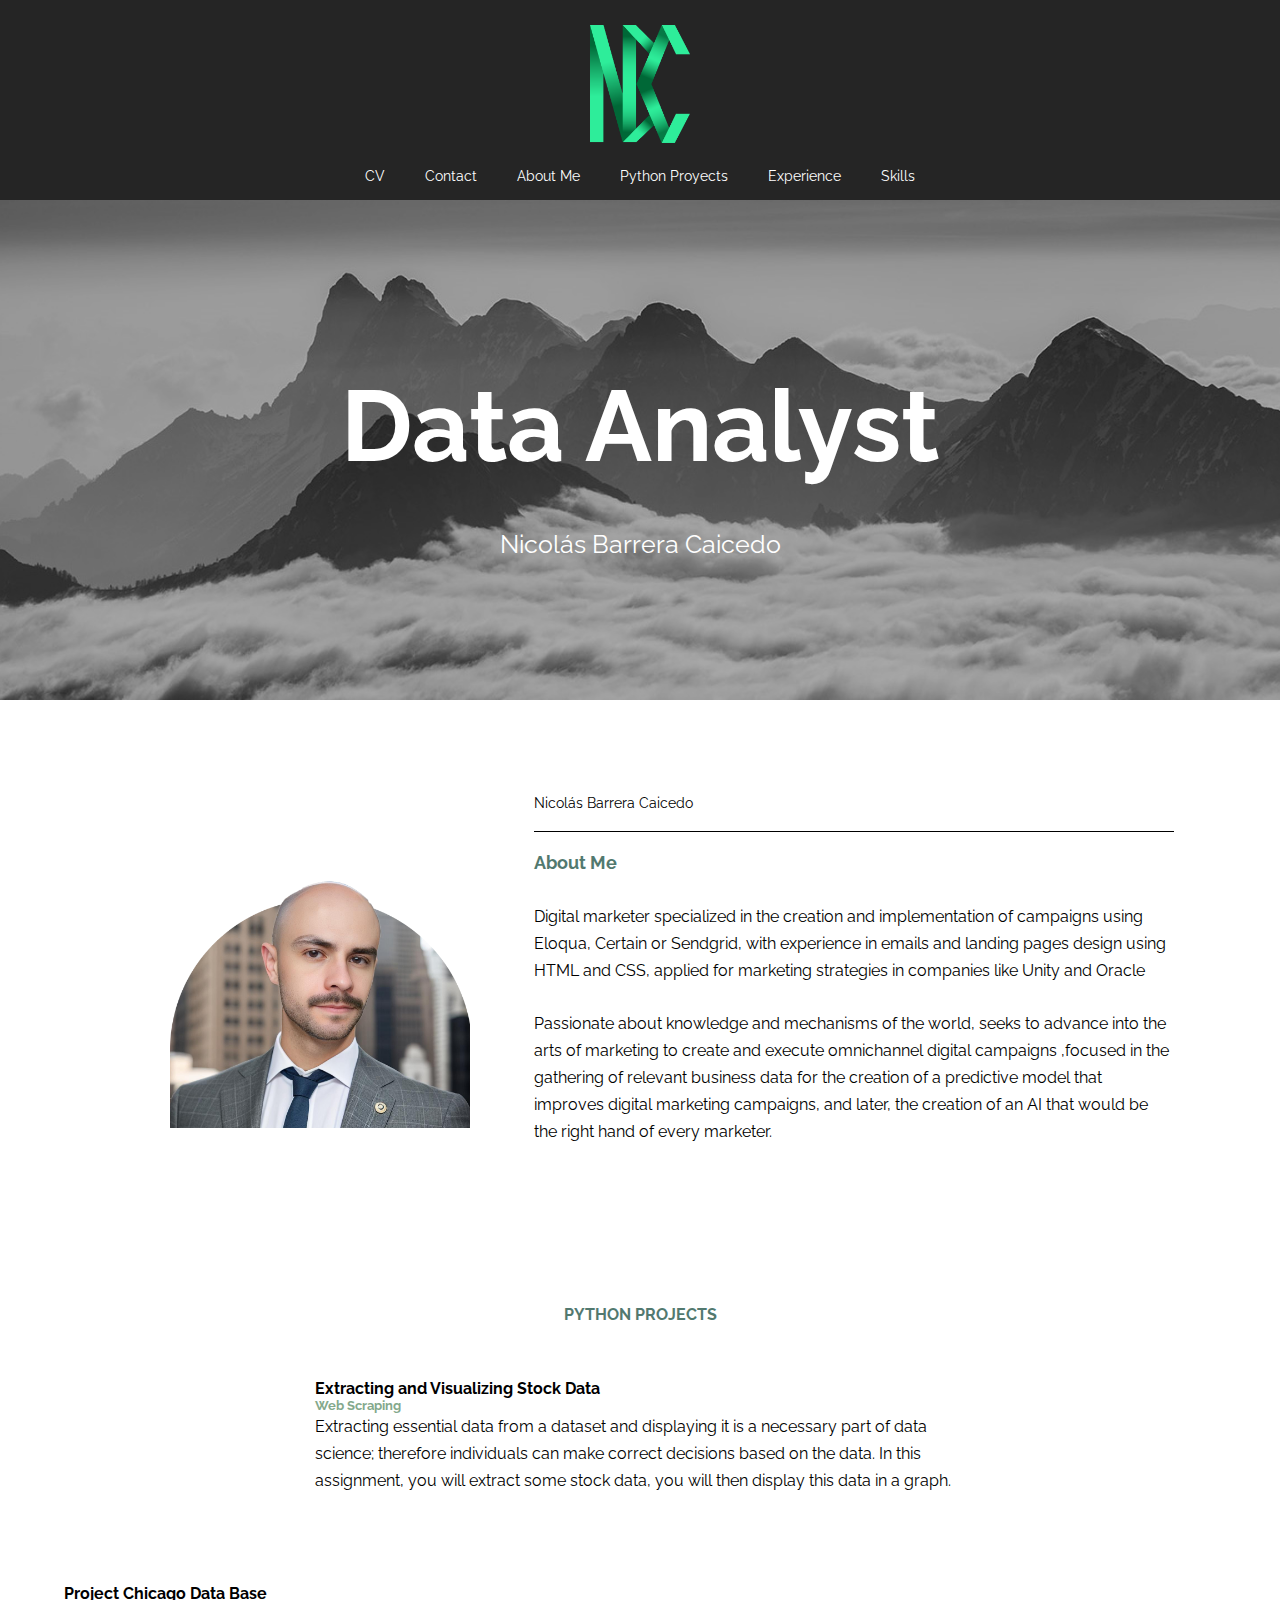
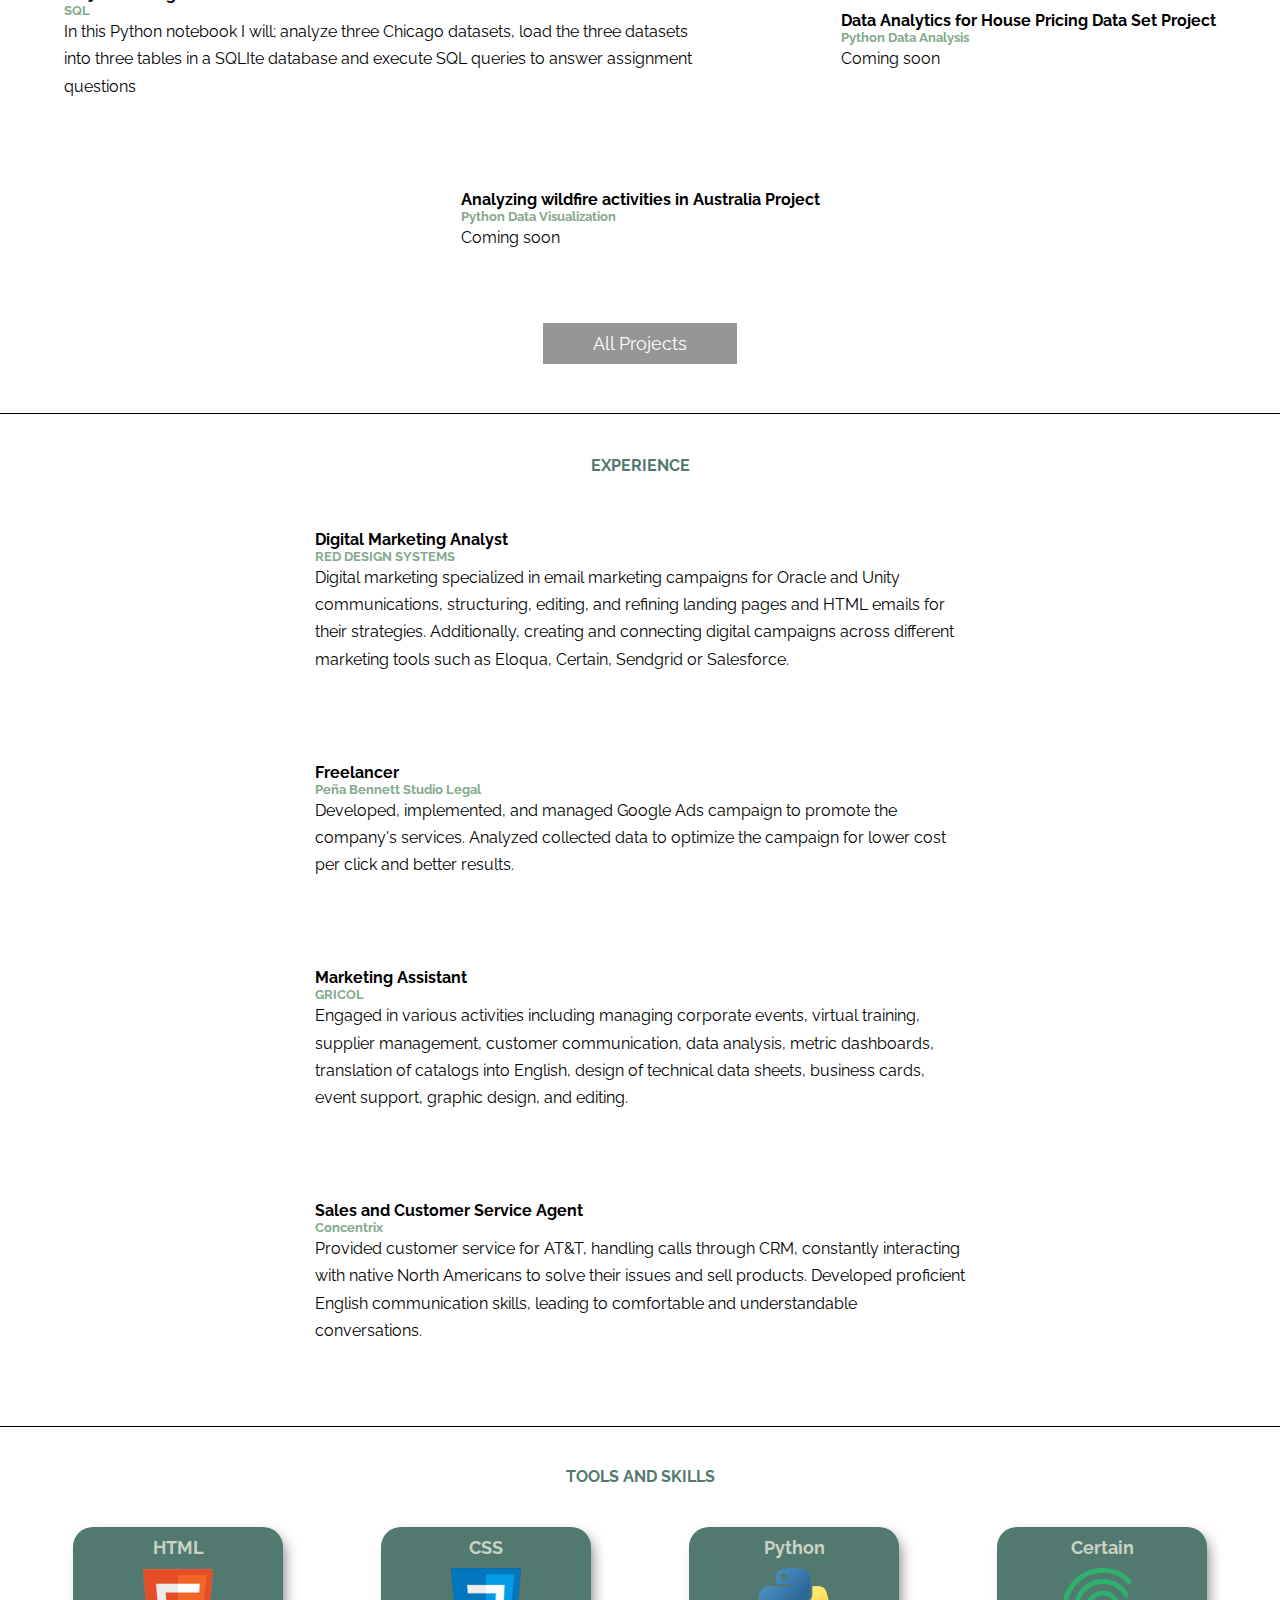
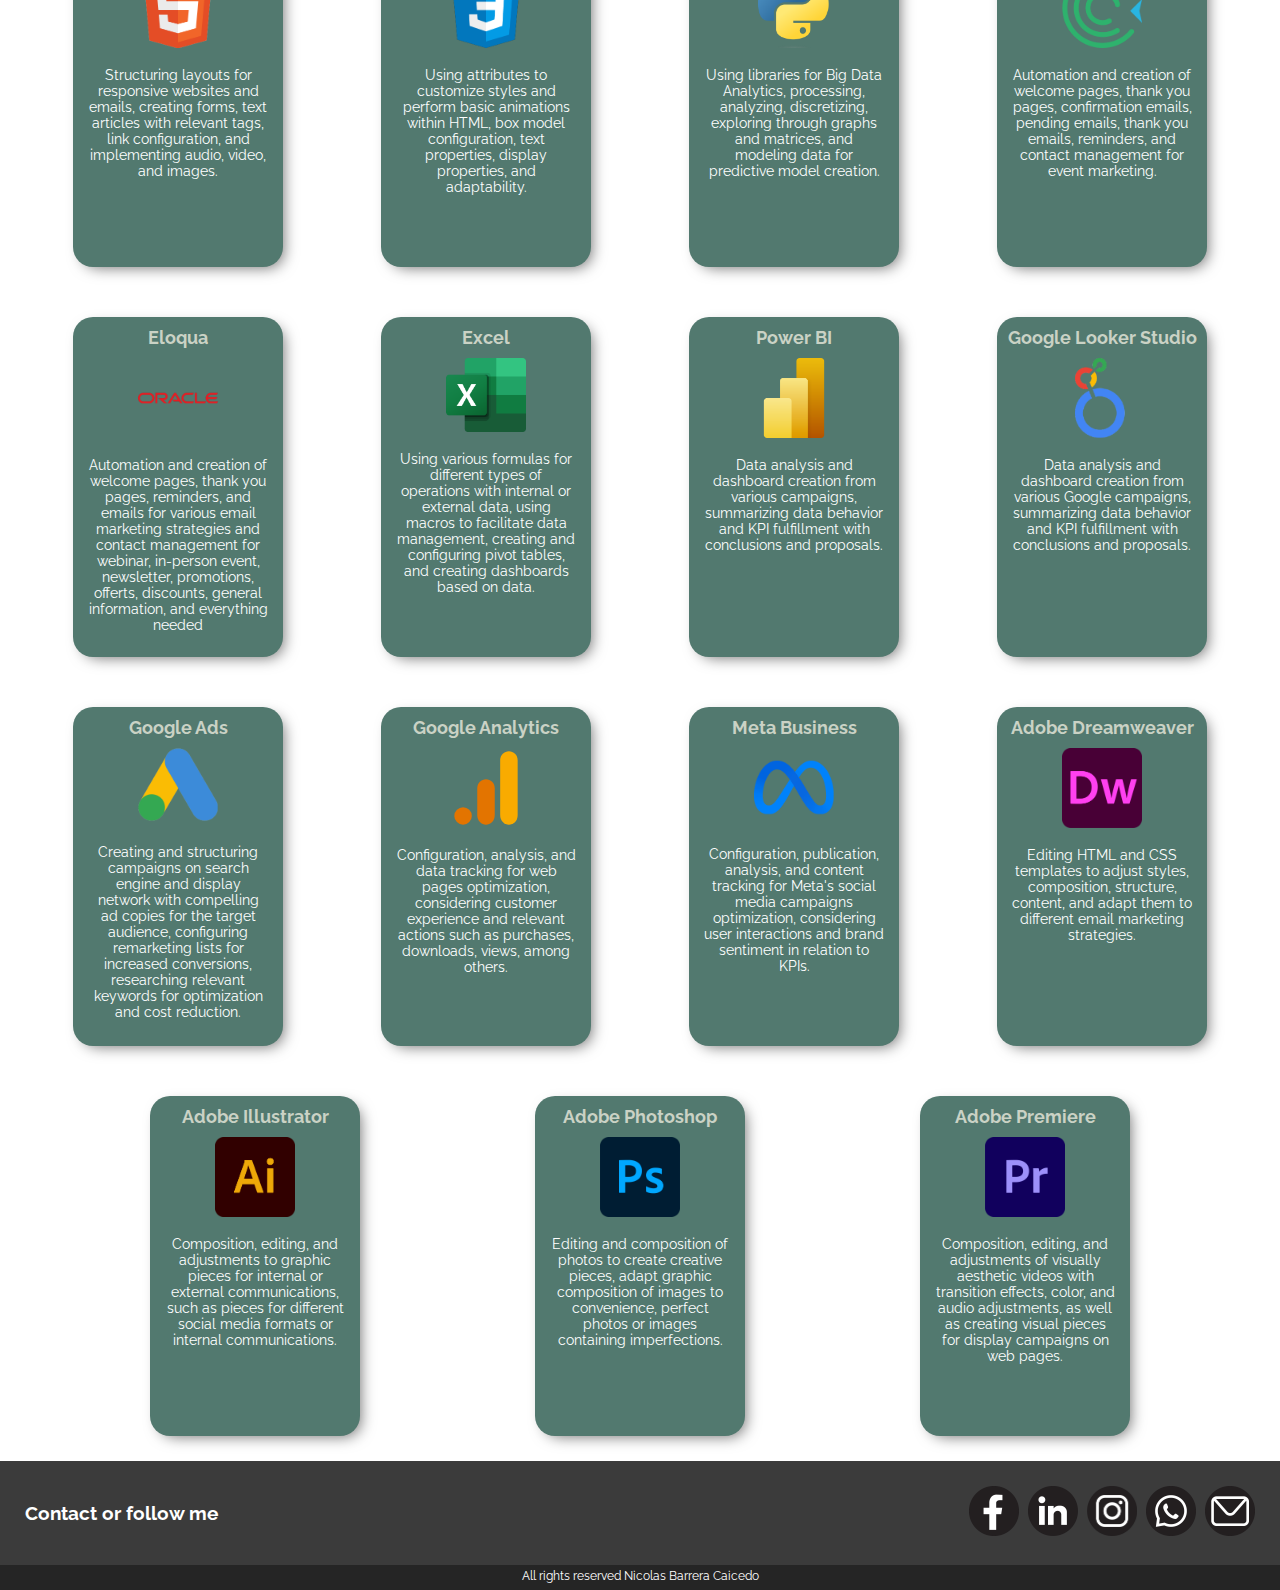
==== commit 27f74f69: "Update index.html" ====
--- a/index.html
+++ b/index.html
@@ -50,7 +50,7 @@
 		<a href="./CV.pdf" target="_blank">CV</a>
                     <a href="#contacto">Contact</a>
                     <a href="#sobre-mi">About Me</a>
-                    <a href="#educacion">Education</a>
+                    <a href="#educacion">Python Proyects</a>
                     <a href="#experiencia">Experience</a>
                     <a href="#habilidades">Skills</a>
                 </nav>
@@ -97,39 +97,39 @@
         <section id="educacion">
             <div class="educacion">
 				<div class="contenedor">
-					<h3>Education</h3>
+					<h3>Python Projects</h3>
 				</div>
                 <div class="contenedor">
                     <div class="columna">
-						<h4>Bachelor's in Marketing and Advertising</h4>
+						<h4>Extracting and Visualizing Stock Data</h4>
 			    
-					    <h5>Fundación Universitaria Los Libertadores</h5>
+					    <h5>Web Scraping</h5>
 			    
-                        <p>Brand and business creation with competitiveness in the market, as well as the development and implementation of strategic campaigns to achieve KPIs that offer profitability to companies. Skilled in image and video development and editing for different campaign channels, always considering the culture, social context, and psychology of consumers when interacting with a brand and the value it can bring to their being.</p>
+                        <p>Extracting essential data from a dataset and displaying it is a necessary part of data science; therefore individuals can make correct decisions based on the data. In this assignment, you will extract some stock data, you will then display this data in a graph.</p>
 			    
-                        <p>Honors for achieving a GPA of 4.5 in the 5th semester and 4.6 in the 8th semester, with an overall average of 4.4. Completion of the degree one semester ahead of the study plan.</p>
-                    </div>
-                    <div class="columna">
-                        <h4>Digital Marketing</h4>
-						<h5>Platzi - Udemy - Crehana</h5>
-                        <p>Certificates and diplomas in Digital Marketing, covering various areas such as social media management, digital content creation, planning and execution of strategies, search engine advertising, SEO, email marketing, web page analysis, and reporting campaign results using business intelligence tools.</p>
+                        
+                    </div>
+                    <div class="columna">
+                        <h4>Project Chicago Data Base</h4>
+						<h5>SQL</h5>
+                        <p>In this Python notebook I will; analyze three Chicago datasets, load the three datasets into three tables in a SQLIte database and execute SQL queries to answer assignment questions</p>
                     </div>
 				    <div class="columna">
-                        <h4>Programming</h4>
-						<h5>Fundación Universitaria Los Libertadores - Platzi - Crehana</h5>
-                        <p>Diplomas in HTML and CSS for creating responsive and mobile-first emails and web pages, as well as adaptive design patterns like tweak, mostly fluid, column drop, layout shifter, or offcanvas, with aesthetic designs consistent with brand essence.</p>
-                        <p>Graduate seminar in Big Data Analytics using Python for predictive model creation, utilizing libraries like pandas, numpy, statistics, seaborn, sklearn, matplotlib, and other necessary libraries for proper data processing and model refinement.</p>
-                    </div>
-                    <div class="columna">
-                        <h4>English</h4>
-						<h5>Fundación Universitaria Los Libertadores - Platzi - Intercambio Cultural</h5>
-                        <p>Certificates and diplomas showcasing English language proficiency, including the Platzi English Academy diploma for completing all English courses on the platform. Also proficient in fluent and comprehensible conversations, with a language understanding almost on par with my native language.</p>
-                        <p>Cultural exchange experience in Dauphin, Manitoba, interacting and living daily life with native North Americans for one month, enhancing communication and understanding abilities.</p>
+                        <h4>Data Analytics for House Pricing Data Set Project</h4>
+						<h5>Python Data Analysis</h5>
+                        <p>Coming soon</p>
+                        
+                    </div>
+                    <div class="columna">
+                        <h4>Analyzing wildfire activities in Australia Project</h4>
+						<h5>Python Data Visualization</h5>
+                        <p>Coming soon</p>
+                        
                     </div>
                 </div>   
             </div>
             <div class="footer-educacion">
-                <a href="https://l.linklyhq.com/l/1sxsu" target="_blank">Diplomas and certificates</a>
+                <a href="https://github.com/nick9303/" target="_blank">All Projects</a>
             </div>
           </section>
 
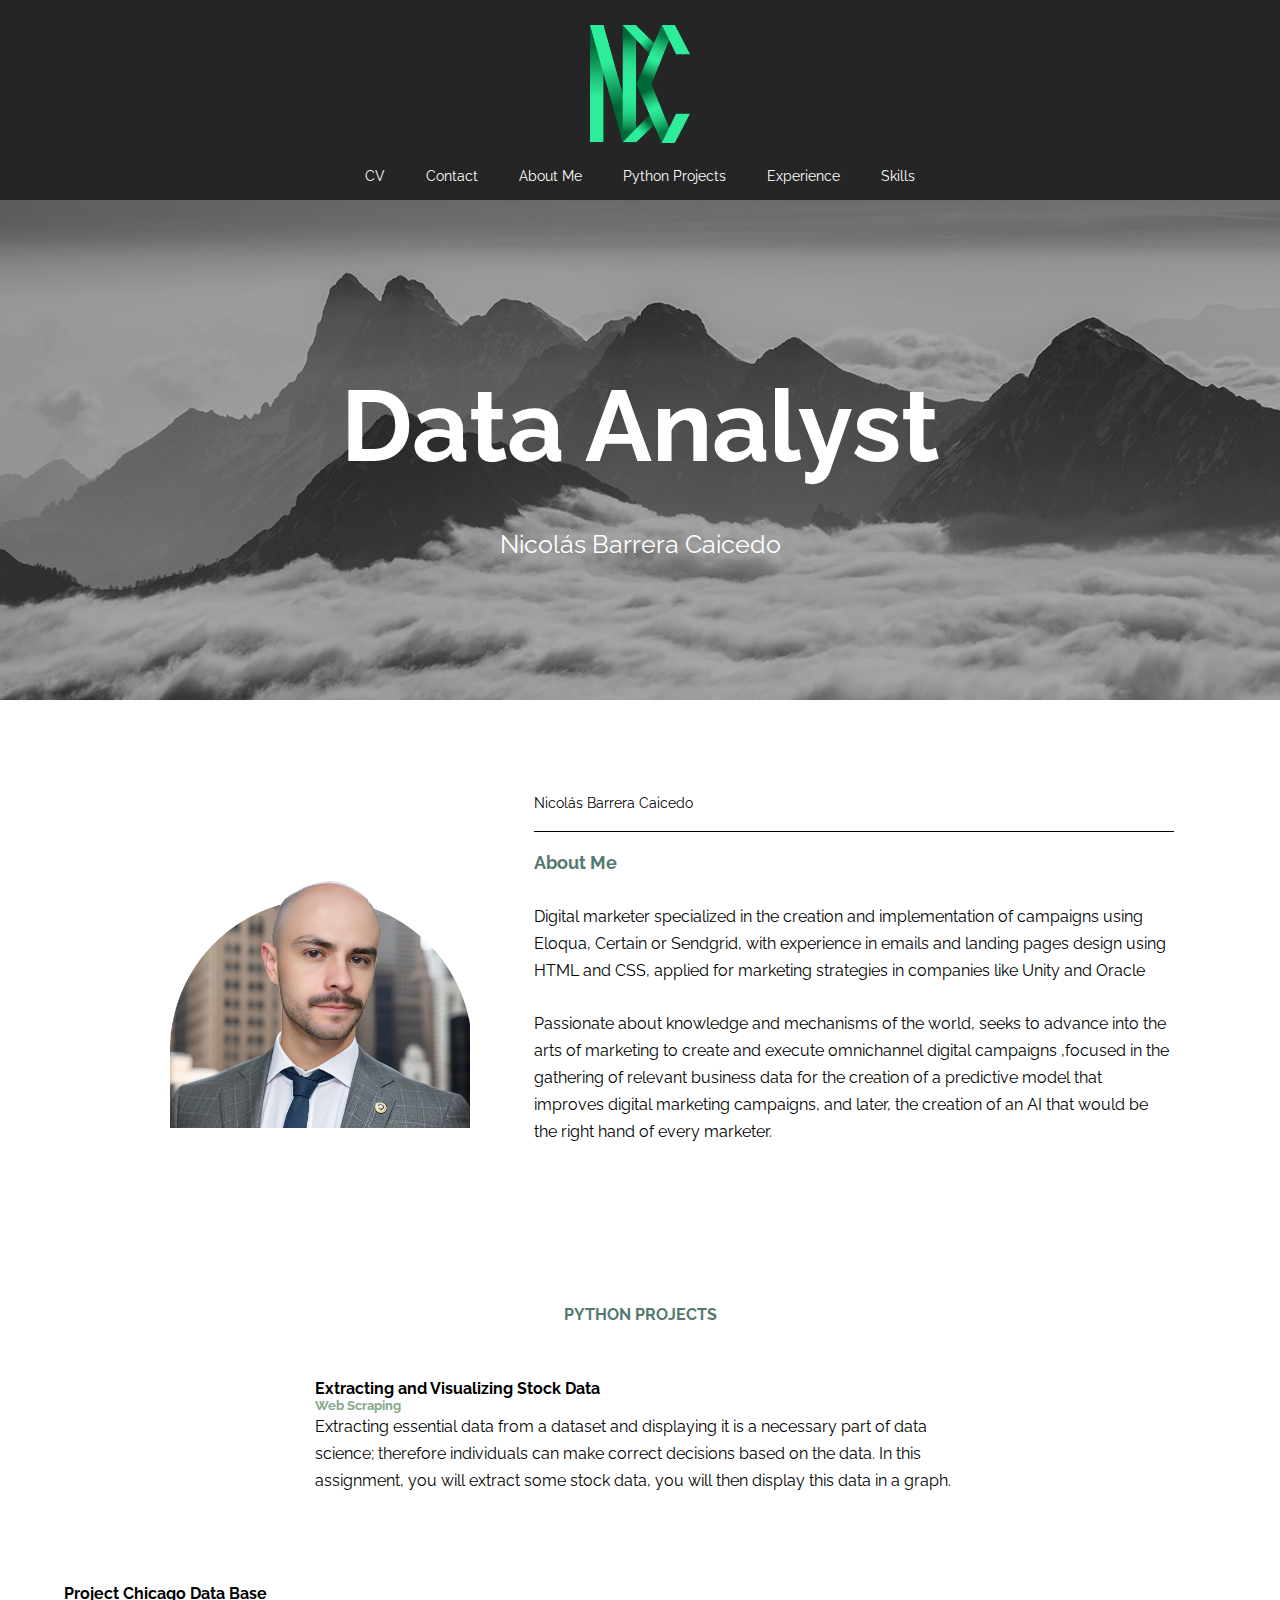
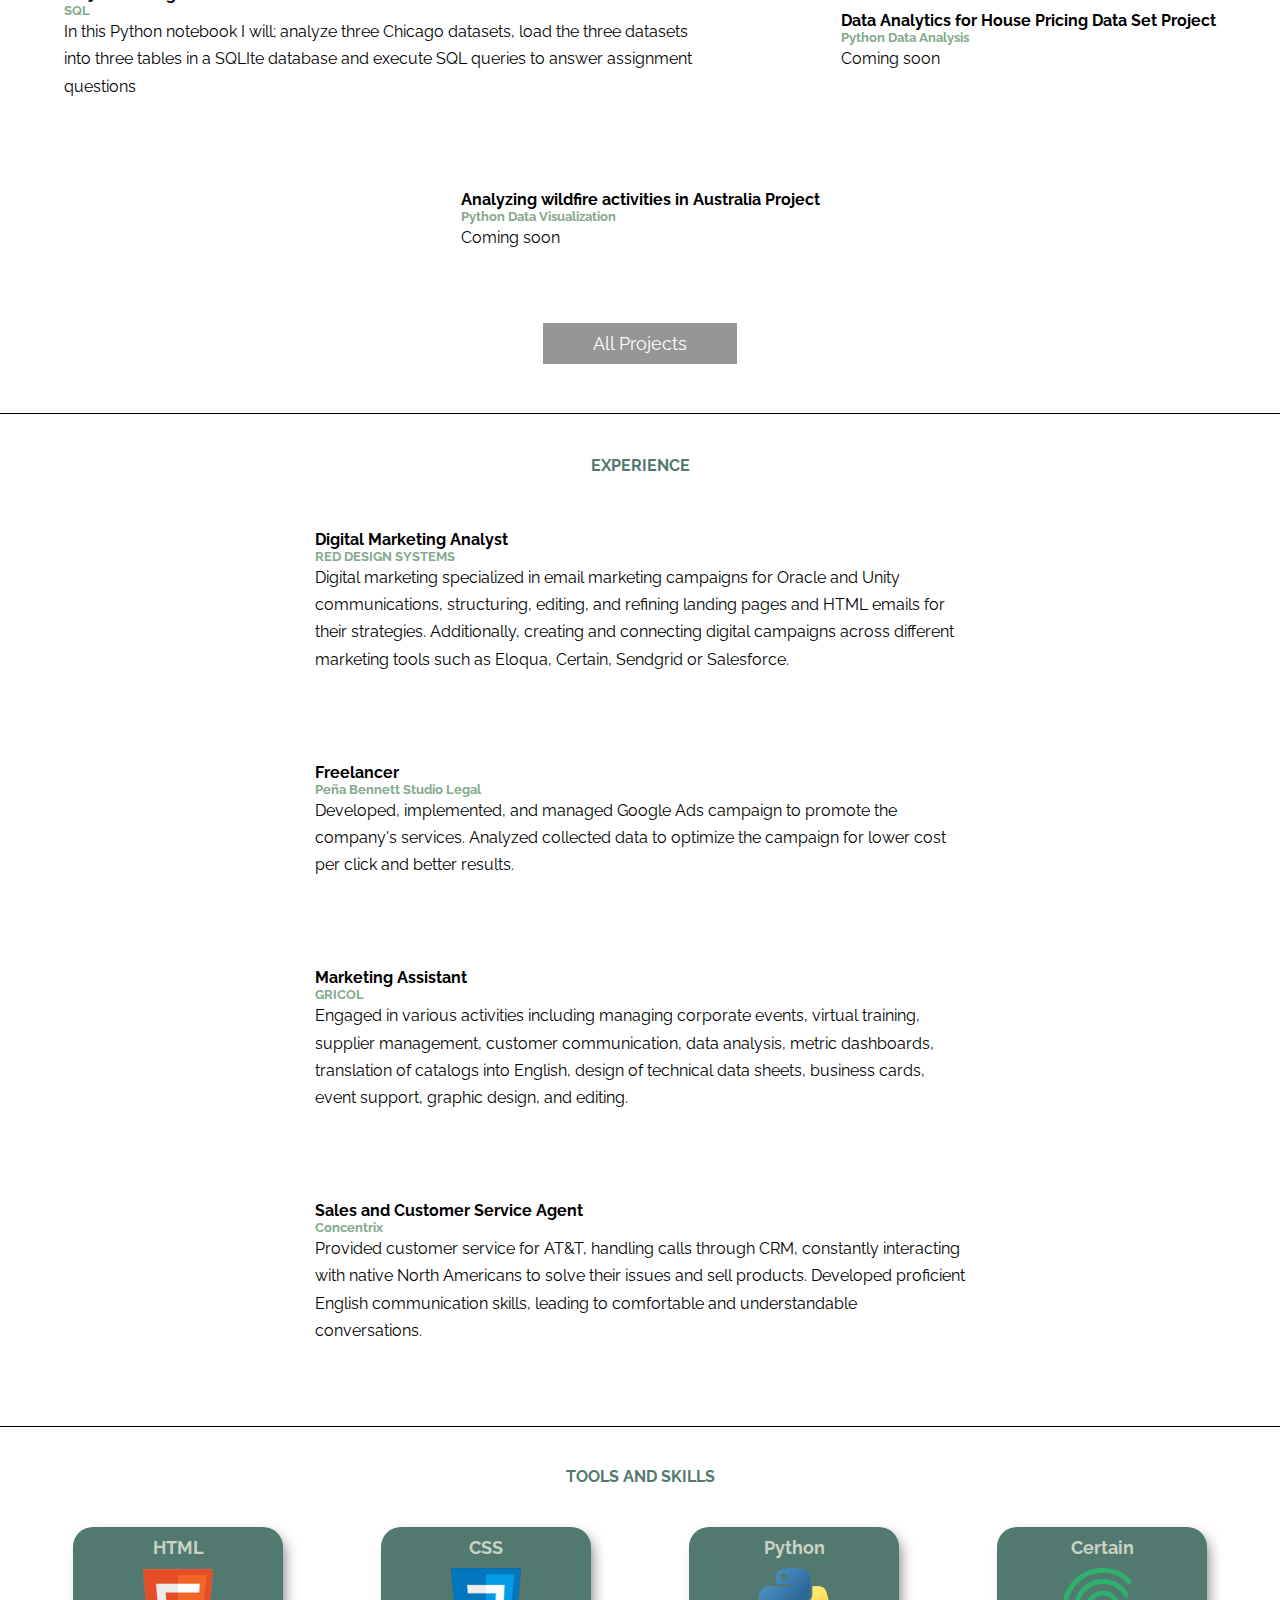
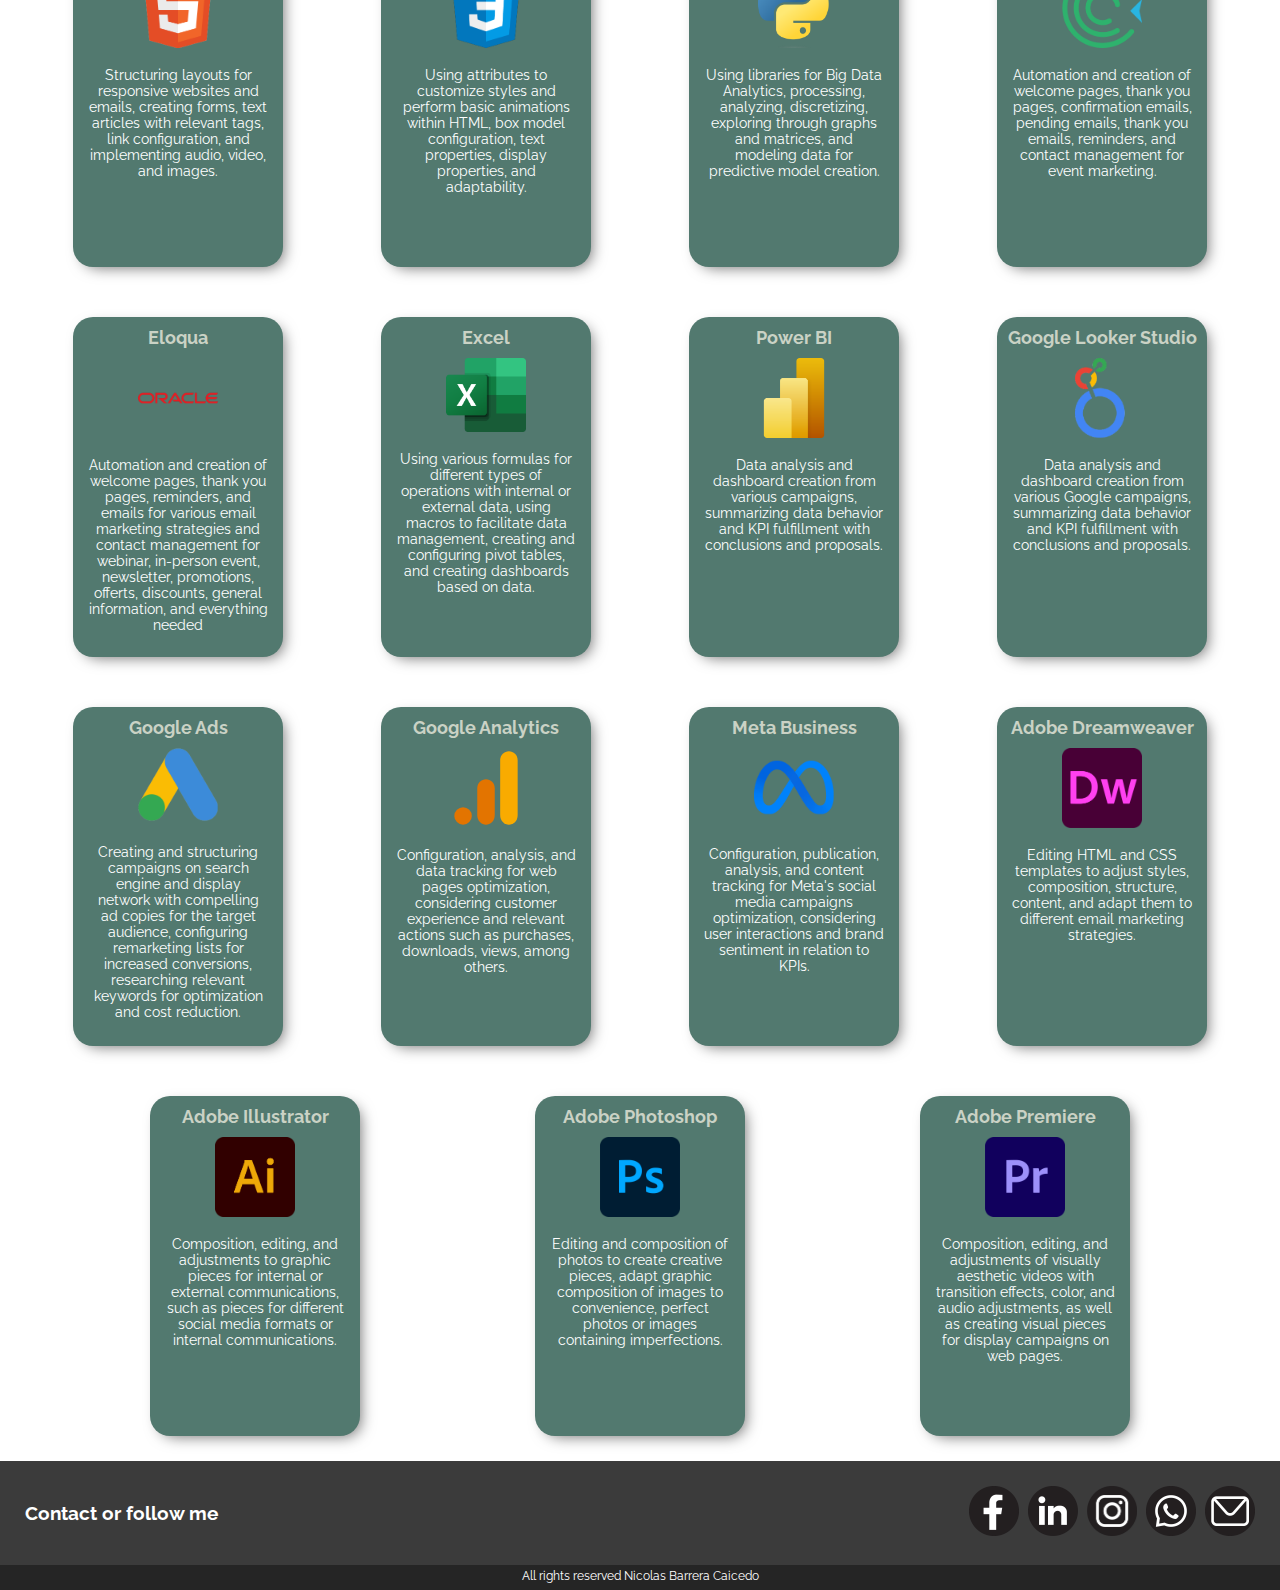
==== commit d5704a33: "Update index.html" ====
--- a/index.html
+++ b/index.html
@@ -50,7 +50,7 @@
 		<a href="./CV.pdf" target="_blank">CV</a>
                     <a href="#contacto">Contact</a>
                     <a href="#sobre-mi">About Me</a>
-                    <a href="#educacion">Python Proyects</a>
+                    <a href="#educacion">Python Projects</a>
                     <a href="#experiencia">Experience</a>
                     <a href="#habilidades">Skills</a>
                 </nav>
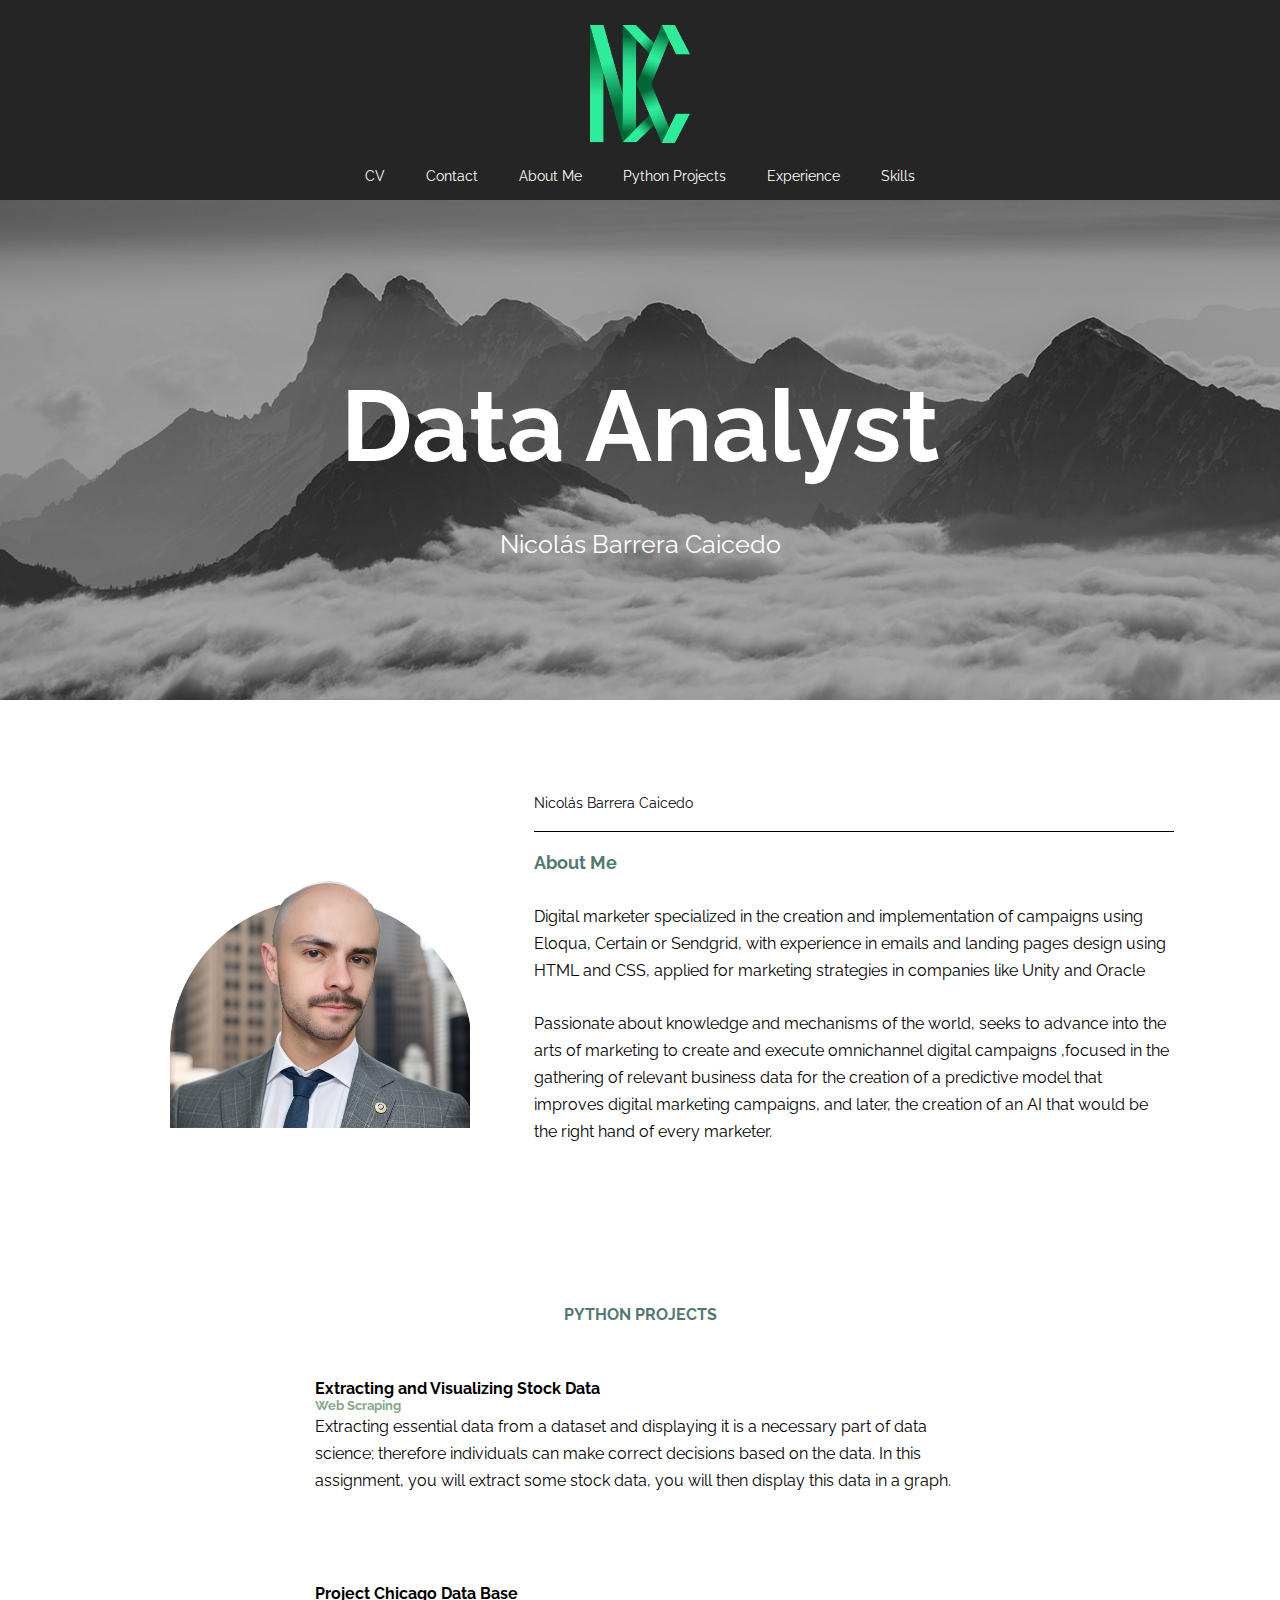
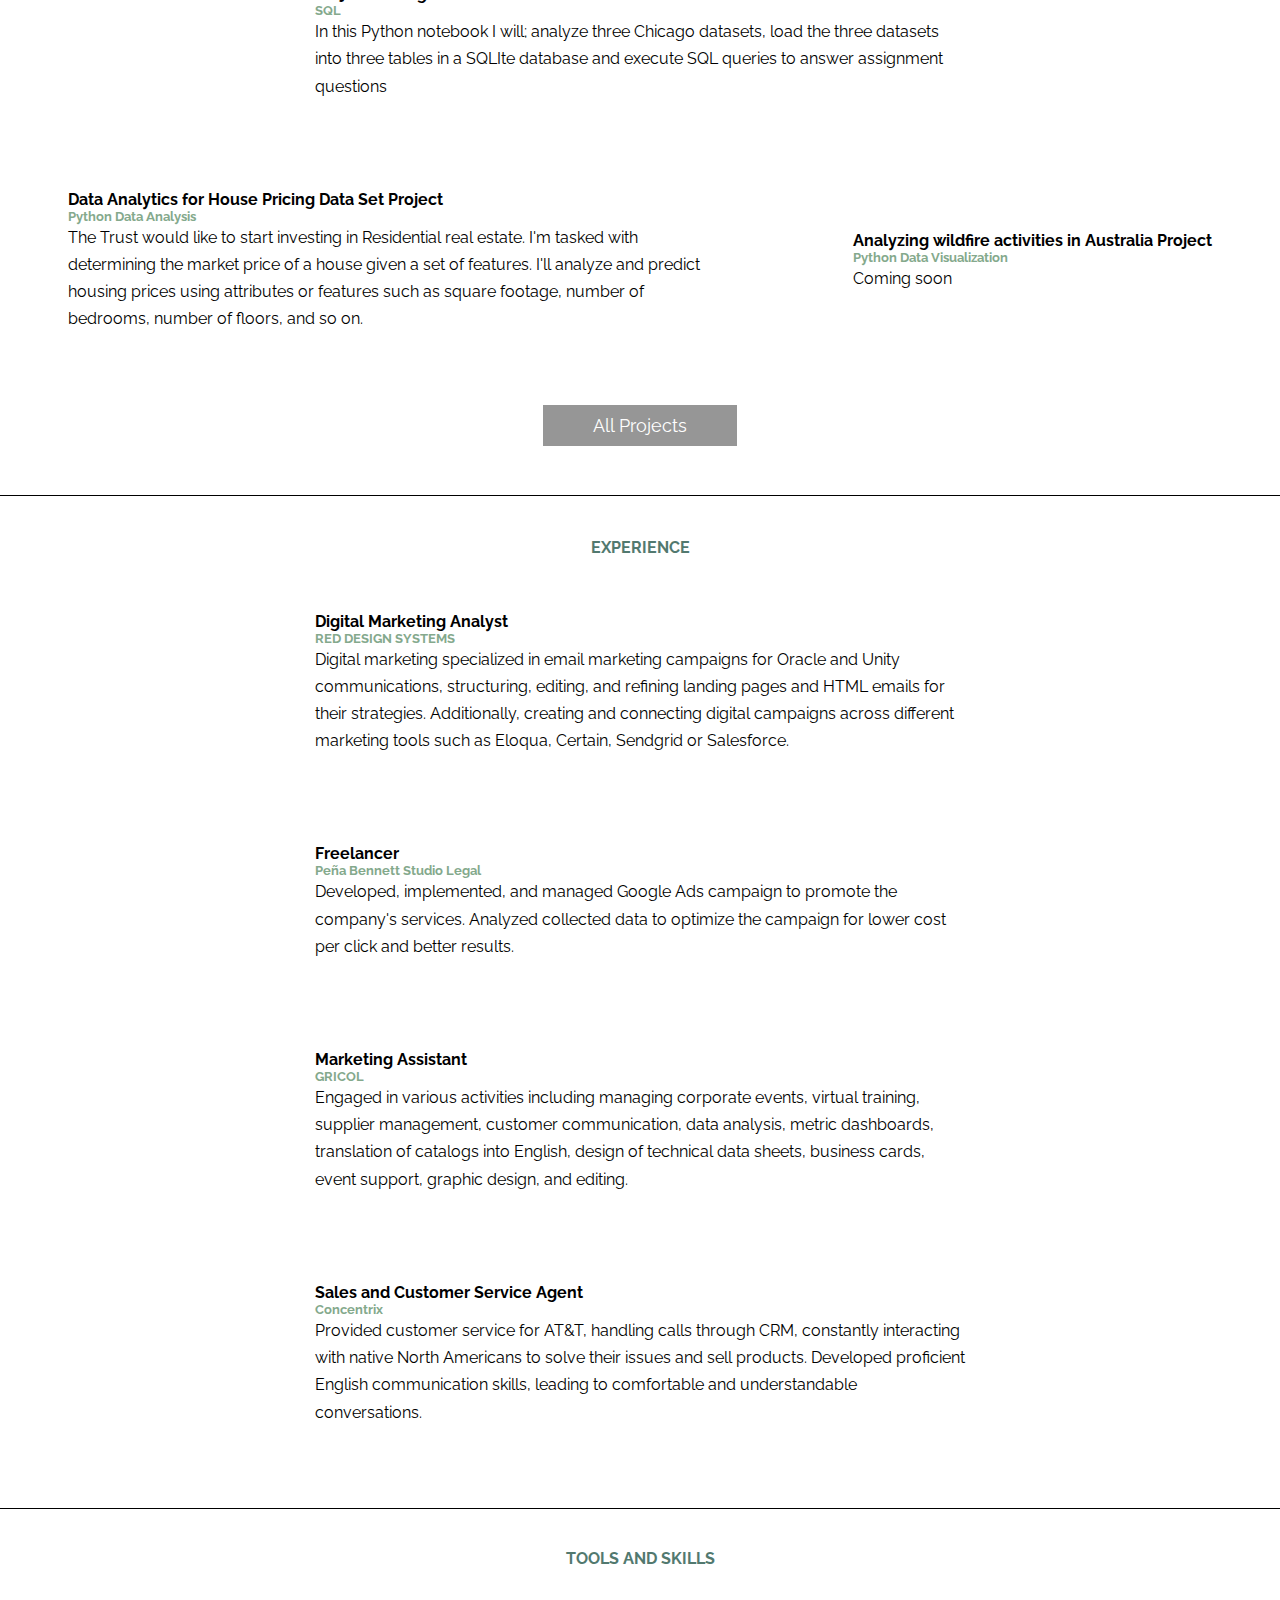
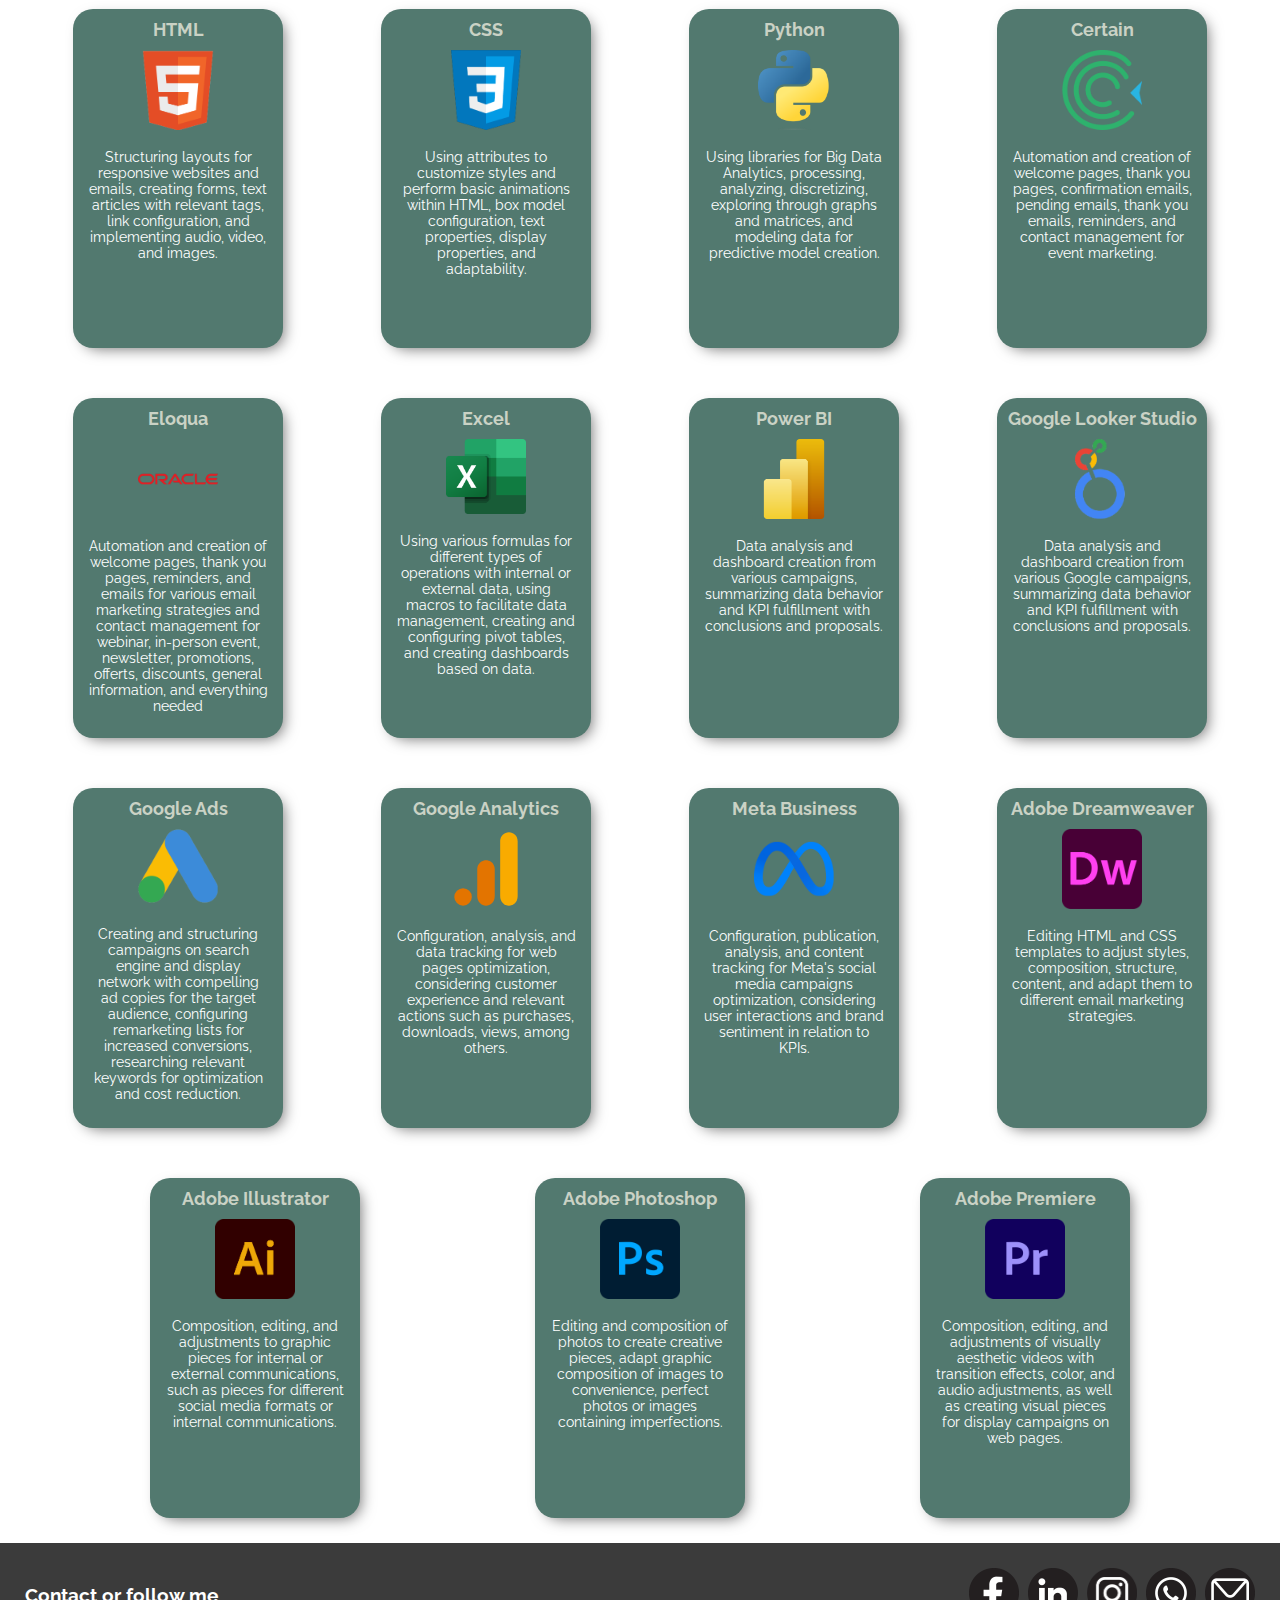
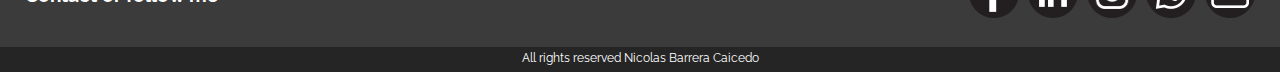
==== commit 096077f6: "Update index.html" ====
--- a/index.html
+++ b/index.html
@@ -117,7 +117,7 @@
 				    <div class="columna">
                         <h4>Data Analytics for House Pricing Data Set Project</h4>
 						<h5>Python Data Analysis</h5>
-                        <p>Coming soon</p>
+                        <p>The Trust would like to start investing in Residential real estate. I'm tasked with determining the market price of a house given a set of features. I'll analyze and predict housing prices using attributes or features such as square footage, number of bedrooms, number of floors, and so on.</p>
                         
                     </div>
                     <div class="columna">
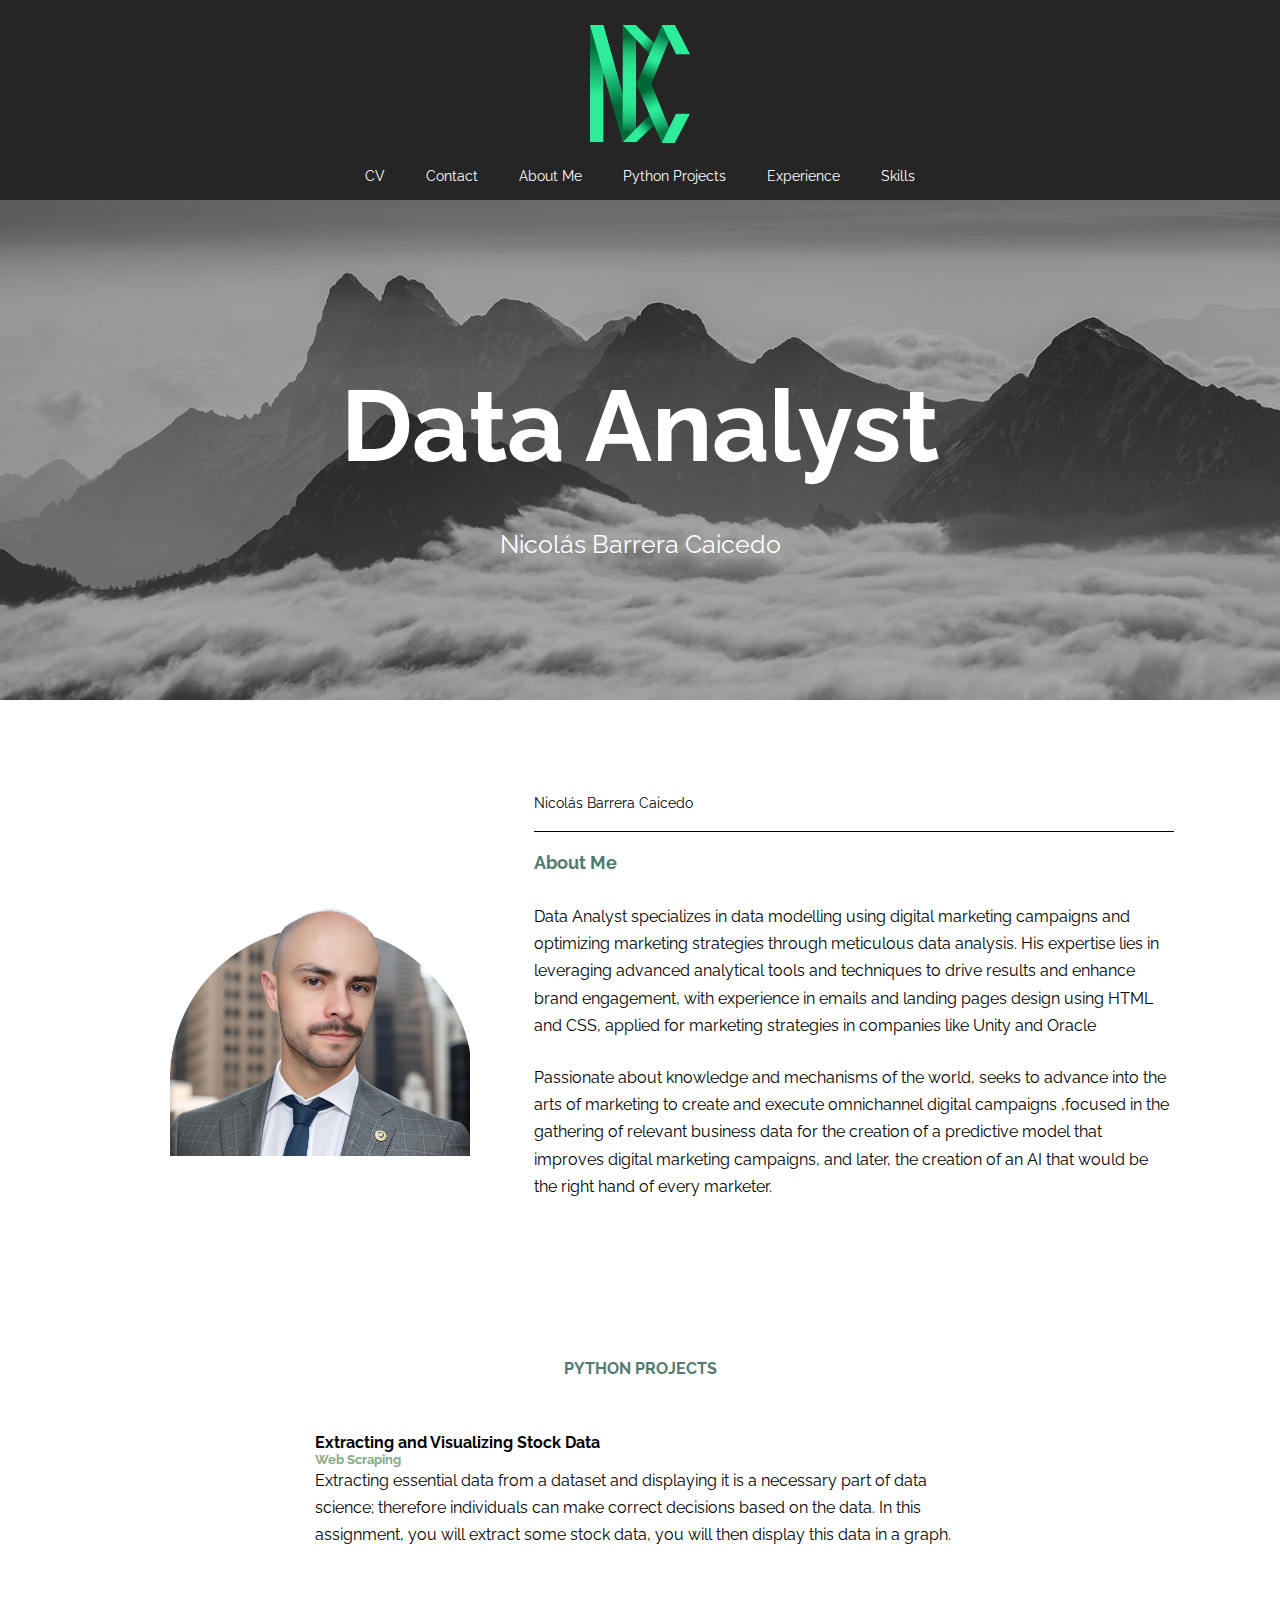
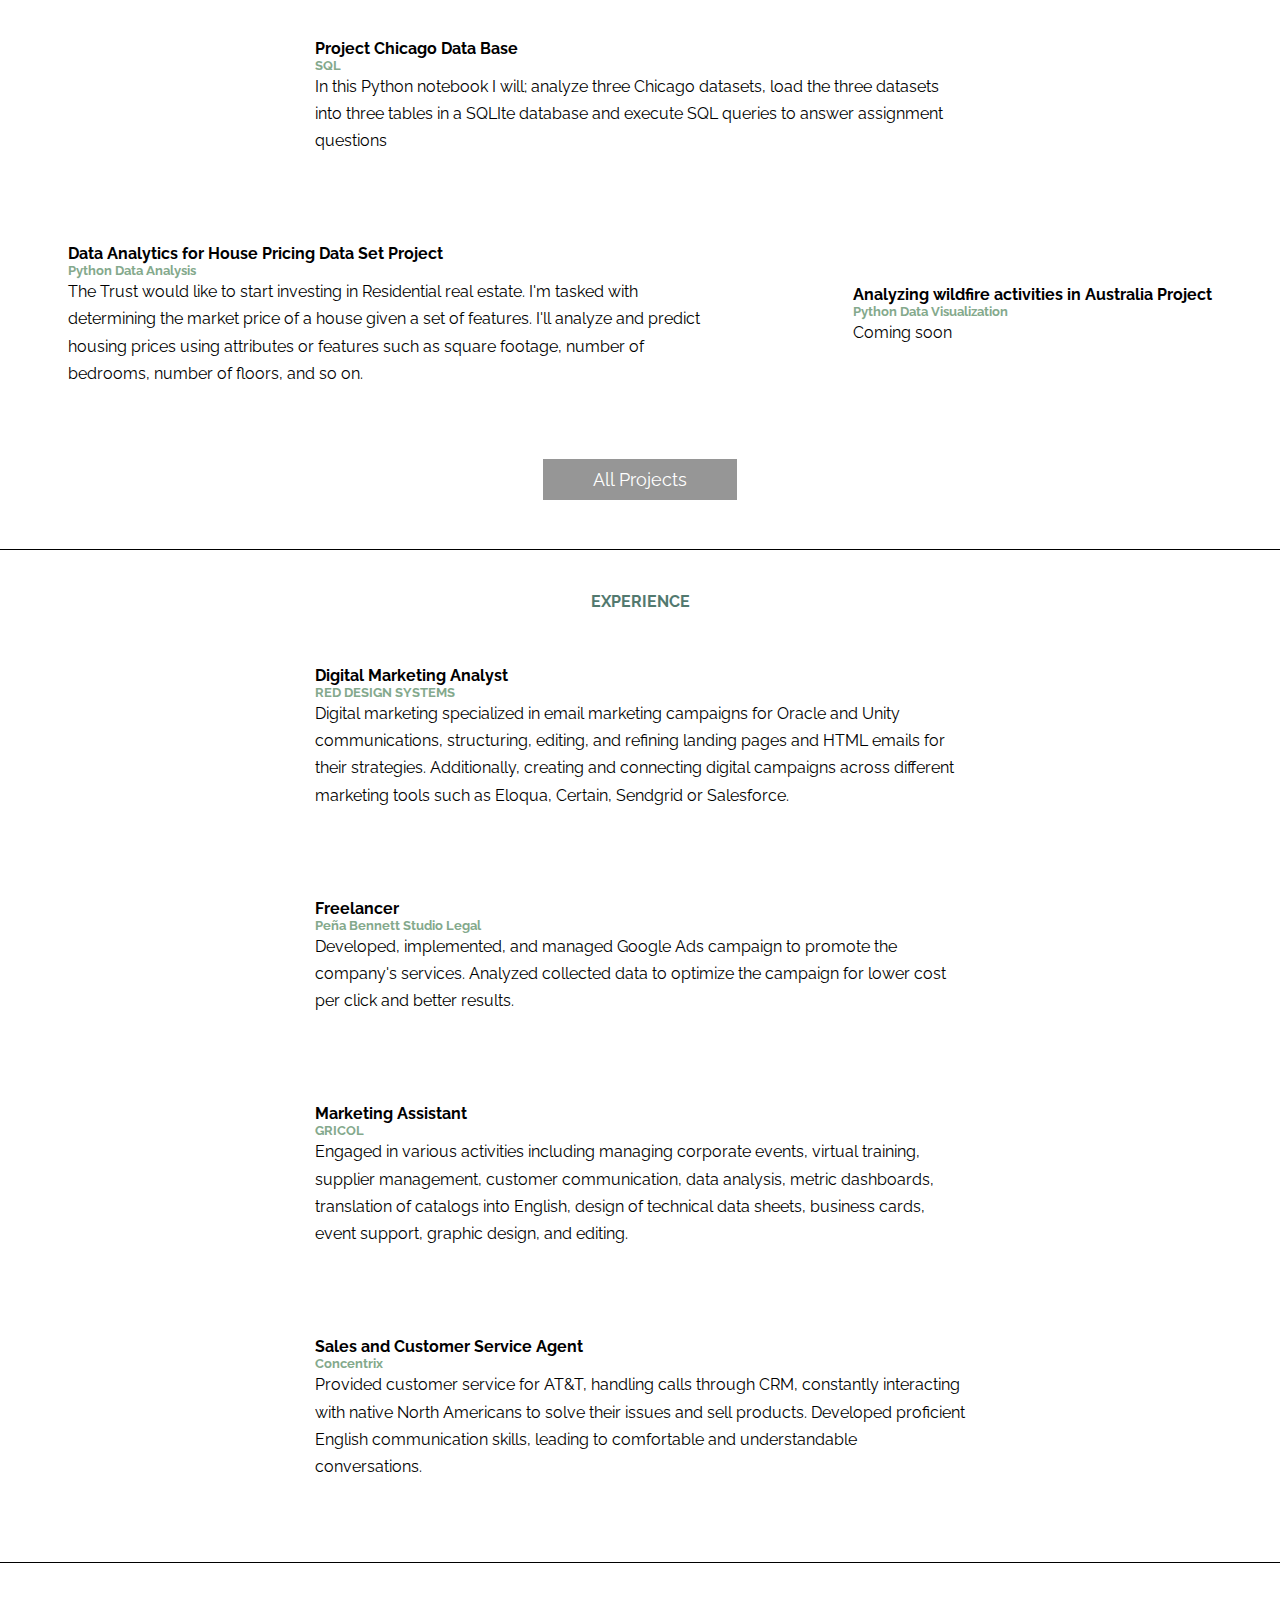
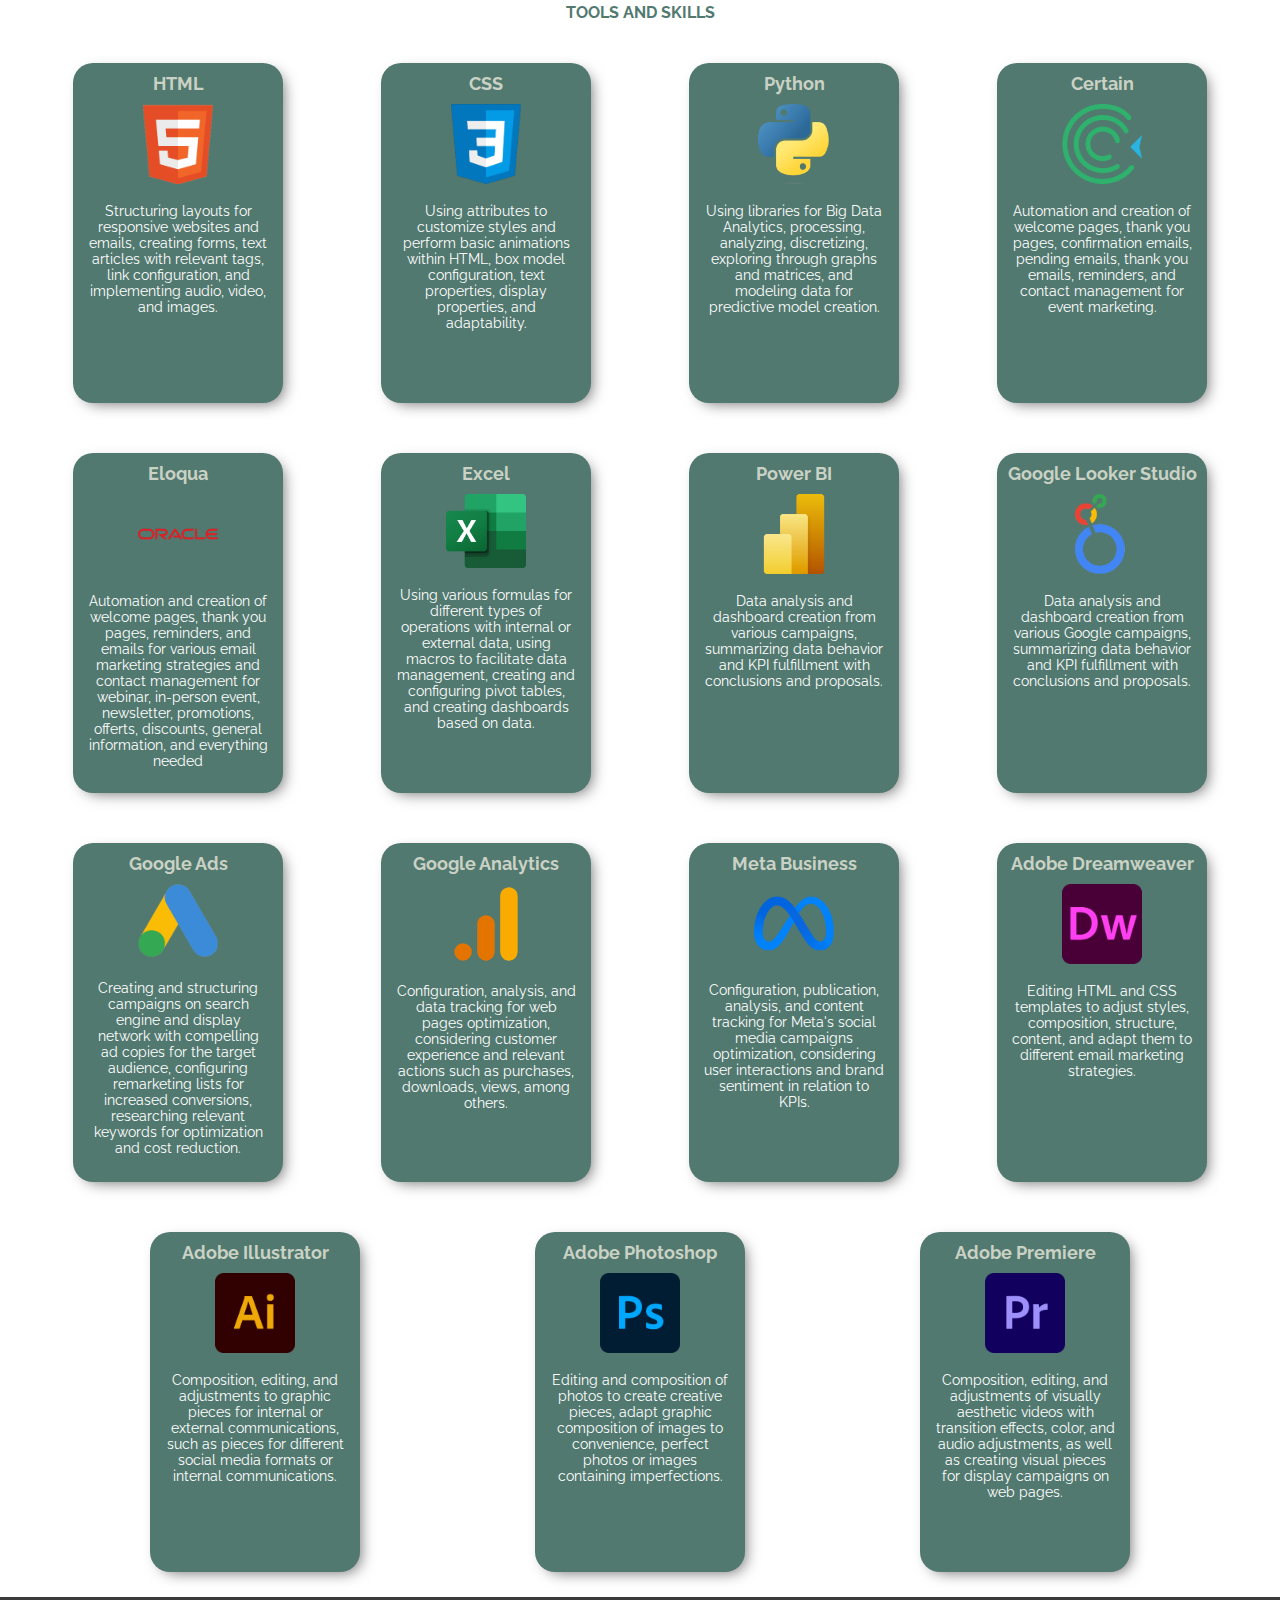
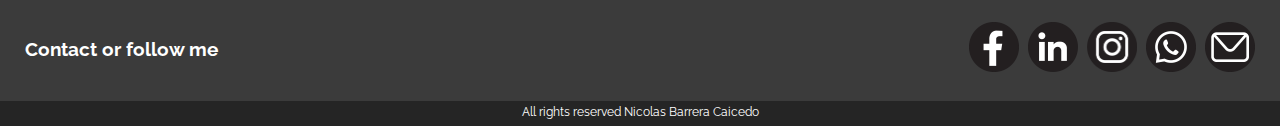
==== commit 1597d42c: "Update index.html" ====
--- a/index.html
+++ b/index.html
@@ -81,7 +81,7 @@
 		       
                     <h3>About Me</h3>
 		       
-                     <p>Digital marketer specialized in the creation and implementation of campaigns using Eloqua, Certain or Sendgrid, with experience in emails and landing pages design using HTML and CSS, applied for marketing strategies in companies like Unity and Oracle</p>
+                     <p>Data Analyst specializes in data modelling using digital marketing campaigns and optimizing marketing strategies through meticulous data analysis. His expertise lies in leveraging advanced analytical tools and techniques to drive results and enhance brand engagement, with experience in emails and landing pages design using HTML and CSS, applied for marketing strategies in companies like Unity and Oracle</p>
 		       
 		     <p>Passionate about knowledge and mechanisms of the world, seeks to advance into the arts of marketing
 			     to create and execute omnichannel digital campaigns ,focused in the gathering of 
